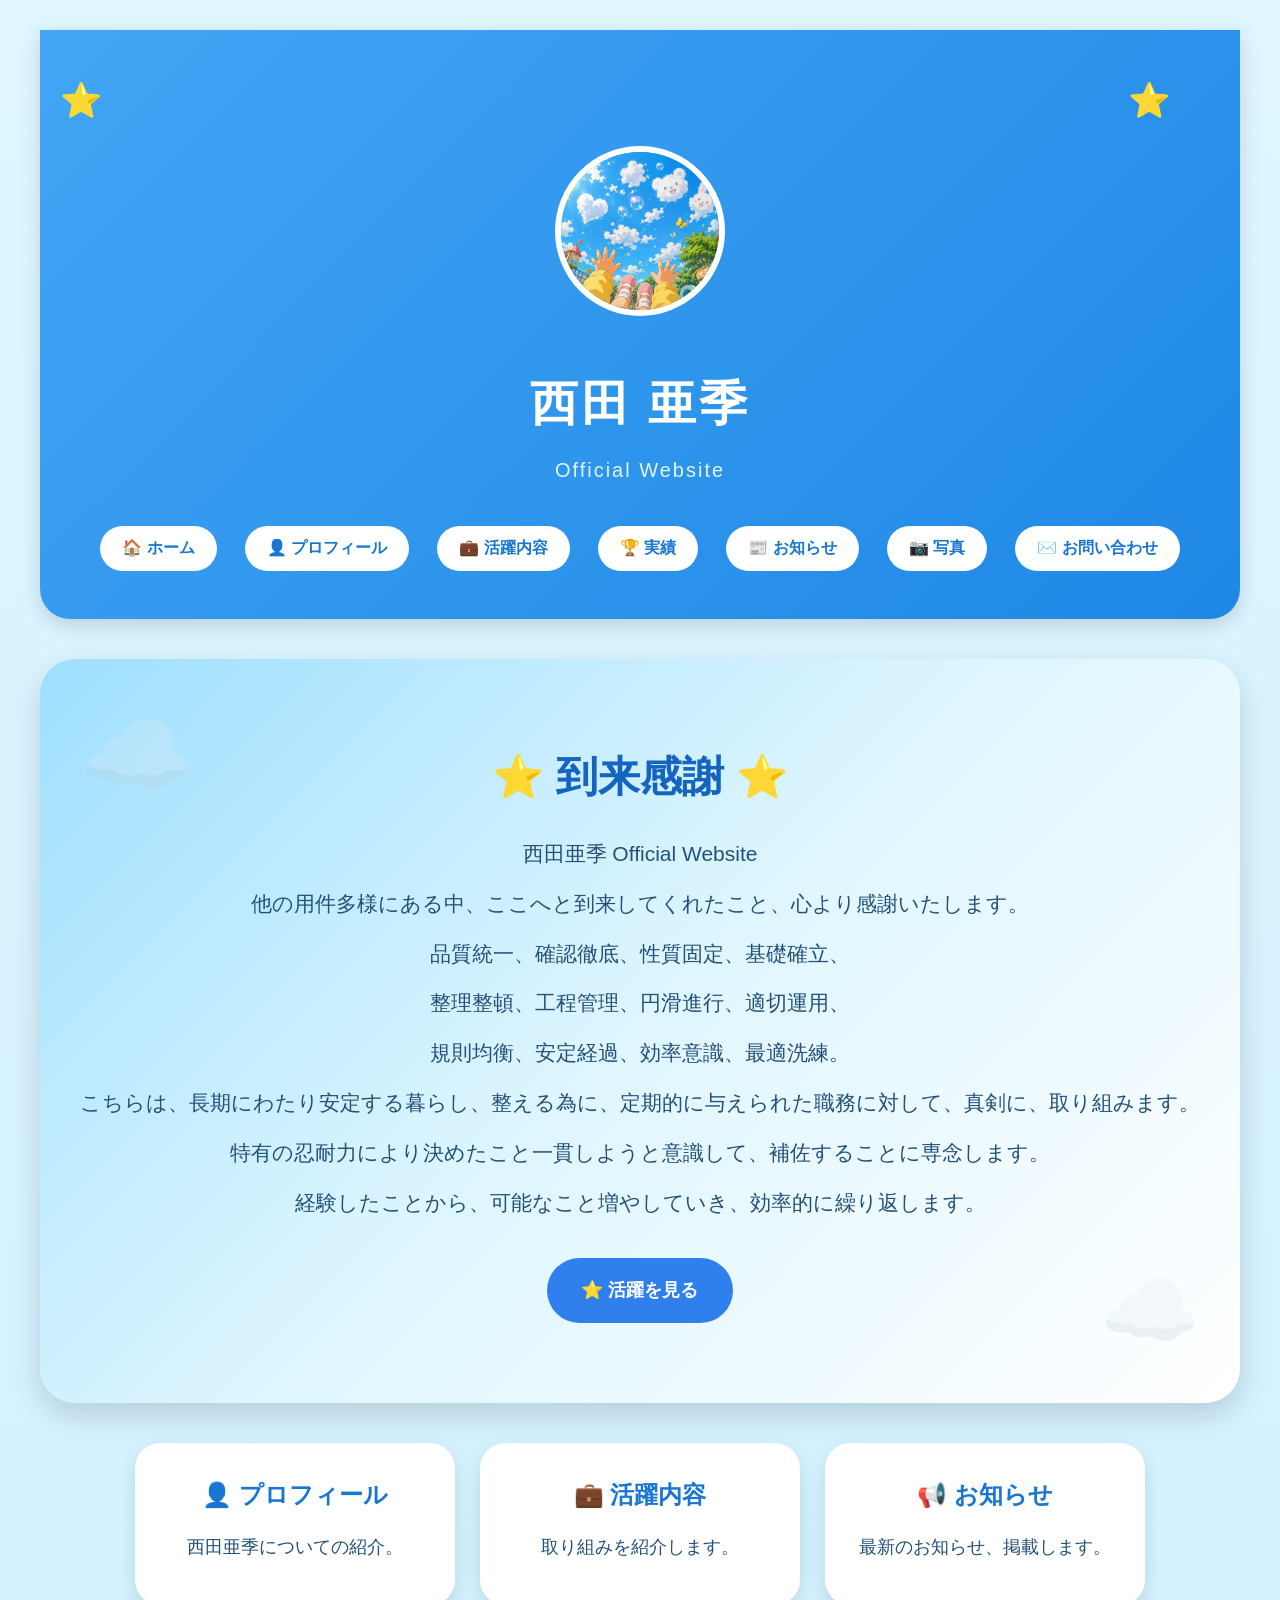
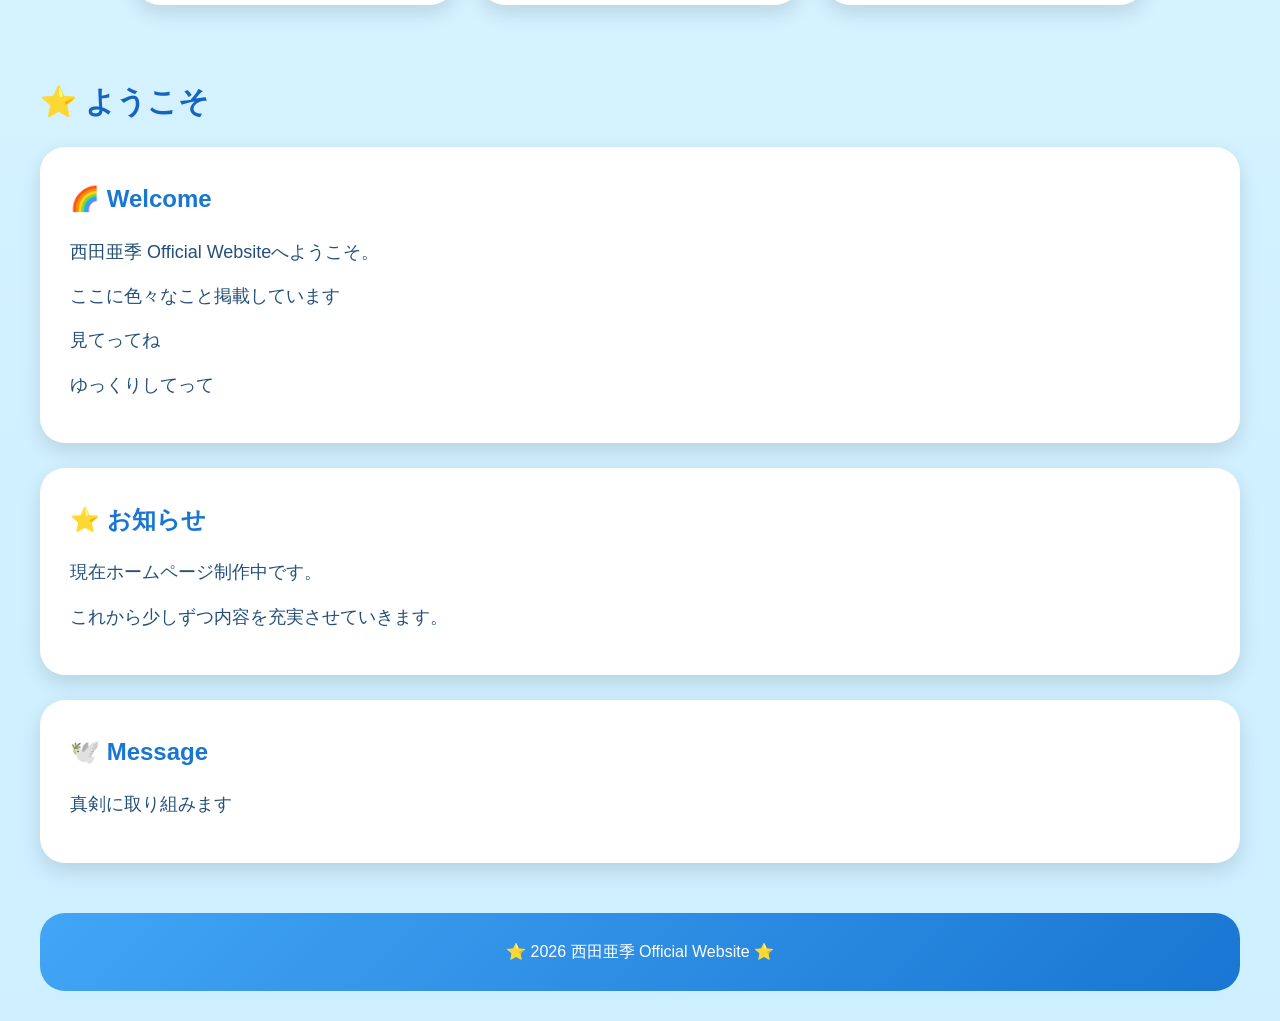
==== index.html @ bcd89ef1 "Add files via upload" ====
<!DOCTYPE html>
<html lang="ja">

<head>
<meta charset="UTF-8">
<meta name="viewport" content="width=device-width, initial-scale=1.0">

<title>西田亜季 Official Website</title>

<link rel="stylesheet" href="style2.css">
</head>

<body>

<div class="container">

<header>

<div class="header-stars">
<span>⭐</span>
<span>⭐</span>
</div>

<img src="images2/icon.png" class="icon" alt="アイコン">

<h1>西田 亜季</h1>

<p class="subtitle">
Official Website
</p>

<nav>

<button onclick="showPage('home')">🏠 ホーム</button>

<button onclick="showPage('profile')">👤 プロフィール</button>

<button onclick="showPage('activity')">💼 活躍内容</button>

<button onclick="showPage('career')">🏆 実績</button>

<button onclick="showPage('news')">📰 お知らせ</button>

<button onclick="showPage('photo')">📷 写真</button>

<button onclick="showPage('contact')">✉️ お問い合わせ</button>

</nav>

</header>
<section class="hero">



<div class="hero-content">

<h2>⭐ 到来感謝 ⭐</h2>

<p>

西田亜季 Official Website

</p>


<p>
他の用件多様にある中、ここへと到来してくれたこと、心より感謝いたします。
</p>

<p>品質統一、確認徹底、性質固定、基礎確立、</p>

<p>整理整頓、工程管理、円滑進行、適切運用、</p>

<p>規則均衡、安定経過、効率意識、最適洗練。</p>

<p>こちらは、長期にわたり安定する暮らし、整える為に、定期的に与えられた職務に対して、真剣に、取り組みます。</p>

<p>特有の忍耐力により決めたこと一貫しようと意識して、補佐することに専念します。</p>

<p>経験したことから、可能なこと増やしていき、効率的に繰り返します。</p>


<a href="#" class="link-button" onclick="showPage('activity'); return false;">
⭐ 活躍を見る
</a>

</div>

</section>

<section class="quick-menu">

<div class="card">
<h3>👤 プロフィール</h3>
<p>西田亜季についての紹介。</p>
</div>

<div class="card">
<h3>💼 活躍内容</h3>
<p>取り組みを紹介します。</p>
</div>

<div class="card">
<h3>📢 お知らせ</h3>
<p>最新のお知らせ、掲載します。</p>
</div>

</section>


<main>

<section id="home" class="page">

<h2>⭐ ようこそ</h2>

<div class="card">

<h3>🌈 Welcome</h3>

<p>
西田亜季 Official Websiteへようこそ。
</p>

<p>
ここに色々なこと掲載しています
</p>

<p>
見てってね
</p>

<p>
ゆっくりしてって
</p>

</div>

<div class="card">

<h3>⭐ お知らせ</h3>

<p>

現在ホームページ制作中です。

</p>

<p>

これから少しずつ内容を充実させていきます。

</p>

</div>

<div class="card">

<h3>🕊️ Message</h3>

<p>

真剣に取り組みます

</p>

</div>

</section>

<section id="profile" class="page" style="display:none;">

<h2>⭐ プロフィール</h2>

<div class="card">

<h3>🌸 西田 亜季</h3>

<p>
他の用件多様にある中、ここへと到来してくれたこと、心より感謝いたします。





</p>

<p>品質統一、確認徹底、性質固定、基礎確立、</p>

<p>整理整頓、工程管理、円滑進行、適切運用、</p>

<p>規則均衡、安定経過、効率意識、最適洗練。</p>

<p>こちらは、長期にわたり安定する暮らし、整える為に、定期的に与えられた職務に対して、真剣に、取り組みます。</p>

<p>特有の忍耐力により決めたこと一貫しようと意識して、補佐することに専念します。</p>

<p>経験したことから、可能なこと増やしていき、効率的に繰り返します。</p>

<p>

これからも、
笑顔・信頼・感謝を大切に、
皆さまのお役に立てるよう努力してまいります。

</p>

</div>

</section>


<section id="activity" class="page" style="display:none;">

<h2>⭐ 活躍内容</h2>

<div class="card">

<h3>📋 職務内容の要約</h3>

<p>
日々の任務、丁寧に行い、取り組みます。
</p>

</div>

<div class="card">

<h3>🤝 大切にしていること</h3>

<p>
必要な対応、正確な確認、
円滑な連携を心掛け、
安心して任せてもらえるよう努めます。
</p>

</div>

<div class="card">

<h3>🌱 今後の目標</h3>

<p>
経験を積み重ねながら、
より多くの知識と技術を身につけ、
長く信頼される存在を目指します。
</p>

</div>

</section>

<section id="career" class="page" style="display:none;">

<h2>⭐ 実績</h2>

<div class="card">

<h3>🏆 主な実績</h3>

<p>
これまで経験してきた業務や活動内容を、
今後こちらへ掲載していきます。
</p>

</div>

<div class="card">

<h3>📚 経験</h3>

<p>
様々な経験を積み重ね、
知識や技術を磨きながら、
一つひとつの仕事に取り組んでいます。
</p>

</div>

<div class="card">

<h3>⭐ これから</h3>

<p>
今後も新しい経験を重ね、
実績を積み上げながら、
より良い仕事へつなげていきます。
</p>

</div>

</section>


<section id="news" class="page" style="display:none;">

<h2>⭐ お知らせ</h2>

<div class="card">

<h3>📢 最新のお知らせ</h3>

<p>
現在、ホームページを制作・更新しています。
</p>

<p>
内容は順次追加・改善してまいります。
</p>

</div>

<div class="card">

<h3>🗓 更新履歴</h3>

<p>
2026年
ホームページ公開・制作開始
</p>

</div>

<div class="card">

<h3>⭐ これからのお知らせ</h3>

<p>

こちらにお知らせしていきます。
</p>

</div>

</section>

<section id="photo" class="page" style="display:none;">

<h2>⭐ 写真</h2>

<p>
様子や風景、掲載しています。
</p>

<div class="gallery">

<img src="images2/photo01.jpg" alt="写真1">
<img src="images2/photo02.jpg" alt="写真2">
<img src="images2/photo03.jpg" alt="写真3">
<img src="images2/photo04.jpg" alt="写真4">
<img src="images2/photo05.jpg" alt="写真5">
<img src="images2/photo06.jpg" alt="写真6">

</div>

</section>

<section id="contact" class="page" style="display:none;">

<h2>⭐ お問い合わせ</h2>

<div class="card">

<h3>📩 お問い合わせフォーム</h3>

<form>

<label>お名前</label><br>
<input type="text" placeholder="お名前を入力してください"><br><br>

<label>メールアドレス</label><br>
<input type="email" placeholder="example@email.com"><br><br>

<label>お問い合わせ内容</label><br>
<textarea rows="6" placeholder="お問い合わせ内容をご入力ください"></textarea><br><br>

<button type="submit" class="link-button">
送信する
</button>

</form>

</div>

<div class="card">

<h3>📢 ご案内</h3>

<p>
お問い合わせ内容を確認後、順次ご返信いたします。
</p>

<p>
内容によっては、お返事までお時間をいただく場合がありますのでご了承ください。
</p>

</div>

</section>


</main>
<div id="lightbox" class="lightbox" onclick="closeLightbox()">

<img id="lightbox-img" src="" alt="拡大画像">

</div>
<footer>

⭐ 2026 西田亜季 Official Website ⭐

</footer>

</div>

<script src="script2.js"></script>

</body>

</html>
---- style2.css ----
/* ===========================
   西田亜季 Official Website
   style2.css
=========================== */

*{
    margin:0;
    padding:0;
    box-sizing:border-box;
}

body{

    background:linear-gradient(to bottom,#dff6ff,#cdefff);

    font-family:"Yu Gothic","Meiryo",sans-serif;

    color:#24507a;

    line-height:1.8;

}

/* 全体 */

.container{

    width:95%;
    max-width:1200px;

    margin:30px auto;

}

/* ヘッダー */

header{

    background:#2f80ed;

    color:white;

    text-align:center;

    padding:35px;

    border-radius:30px;

    box-shadow:0 8px 20px rgba(0,0,0,0.15);

    margin-bottom:35px;

}

/* 左右の星 */

.header-stars{

    display:flex;

    justify-content:space-between;

    font-size:28px;

    color:#ffd84d;

    margin-bottom:15px;

}

/* アイコン */

.icon{

    width:170px;

    height:170px;

    border-radius:50%;

    border:6px solid white;

    object-fit:cover;

    margin-bottom:20px;

    background:white;

}

/* タイトル */

h1{

    font-size:42px;

    margin-bottom:10px;

}

.subtitle{

    font-size:22px;

    opacity:0.95;

}

/* メニュー */

nav{

    margin-top:30px;

}

nav button{

    background:white;

    color:#2f80ed;

    border:none;

    border-radius:40px;

    padding:12px 22px;

    margin:8px;

    font-size:16px;

    font-weight:bold;

    cursor:pointer;

    transition:.3s;

}

nav button:hover{

    background:#6ec6ff;

    color:white;

    transform:translateY(-4px);

}

/* ページ */

.page{

    margin-bottom:40px;

}

/* 見出し */

h2{

    color:#1565c0;

    margin-bottom:18px;

    font-size:30px;

}

/* 白カード */

.card{

    background:white;

    padding:30px;

    border-radius:25px;

    box-shadow:0 8px 20px rgba(0,0,0,.12);

    margin-bottom:25px;

}

/* 本文 */

p{

    margin-bottom:12px;

    font-size:18px;

}

/* ボタン */

.link-button{

    display:inline-block;

    background:#2f80ed;

    color:white;

    text-decoration:none;

    padding:14px 28px;

    border-radius:35px;

    transition:.3s;

    font-weight:bold;

}

.link-button:hover{

    background:#6ec6ff;

    transform:scale(1.05);

}

/* フッター */

footer{

    background:#2f80ed;

    color:white;

    text-align:center;

    padding:25px;

    border-radius:25px;

    margin-top:50px;

}

/* スマホ */

@media(max-width:768px){

.icon{

width:130px;
height:130px;

}

h1{

font-size:32px;

}

.subtitle{

font-size:18px;

}

nav button{

display:block;

width:100%;

margin:10px 0;

}

h2{

font-size:24px;

}

.card{

padding:20px;

}

}

.card h3{

color:#1976d2;

font-size:24px;

margin-bottom:15px;

}

.card:hover{

transform:translateY(-6px);

transition:0.3s;

}

header{

background:linear-gradient(135deg,#42a5f5,#1976d2);

}

footer{

background:linear-gradient(135deg,#42a5f5,#1976d2);

}

.quick-menu{
    display:flex;
    gap:20px;
    justify-content:center;
    margin:30px 0;
    flex-wrap:wrap;
}

.quick-menu .card{
    flex:1;
    min-width:250px;
    text-align:center;
}
/* ===== ヒーローエリアを豪華に ===== */

.hero{

background:linear-gradient(135deg,#9edfff,#dff6ff,#ffffff);

border-radius:35px;

padding:80px 40px;

margin:40px 0;

text-align:center;

box-shadow:0 12px 30px rgba(0,0,0,0.15);

position:relative;

overflow:hidden;

}

/* 雲のような背景 */

.hero::before{

content:"☁️";

font-size:90px;

position:absolute;

top:15px;

left:40px;

opacity:0.25;

}

.hero::after{

content:"☁️";

font-size:80px;

position:absolute;

bottom:20px;

right:40px;

opacity:0.25;

}

.hero h2{

font-size:42px;

color:#1565c0;

margin-bottom:20px;

}

.hero p{

font-size:21px;

margin:12px 0;

color:#24507a;

}

/* ボタン */

.hero .link-button{

margin-top:25px;

padding:16px 34px;

font-size:18px;

}

/* ===== クイックメニュー ===== */

.quick-menu{

display:flex;

justify-content:center;

gap:25px;

flex-wrap:wrap;

margin-bottom:45px;

}

.quick-menu .card{

flex:1;

min-width:240px;

max-width:320px;

transition:0.3s;

cursor:pointer;

}

.quick-menu .card:hover{

transform:translateY(-10px);

box-shadow:0 18px 35px rgba(0,0,0,0.18);

}

/* カード見出し */

.quick-menu h3{

color:#1976d2;

margin-bottom:15px;

font-size:24px;

}

/* 全カード共通 */

.card{

transition:.3s;

}

.card:hover{

transform:translateY(-6px);

box-shadow:0 12px 25px rgba(0,0,0,.15);

}

/* 星 */

.header-stars{

font-size:34px;

letter-spacing:50px;

}

/* タイトル */

h1{

letter-spacing:3px;

}

/* スマホ */

@media(max-width:768px){

.hero{

padding:45px 20px;

}

.hero h2{

font-size:28px;

}

.quick-menu{

flex-direction:column;

align-items:center;

}

.quick-menu .card{

max-width:100%;

}

}

/* ===== ヘッダー強化 ===== */

header{

background:linear-gradient(135deg,#42a5f5,#1e88e5);

border-radius:0 0 30px 30px;

padding:40px 20px;

box-shadow:0 6px 20px rgba(0,0,0,.15);

}

/* 名前 */

header h1{

font-size:48px;

color:white;

margin:15px 0 5px;

}

/* サブタイトル */

.subtitle{

color:#eef8ff;

font-size:20px;

letter-spacing:2px;

margin-bottom:25px;

}

/* メニュー */

nav{

display:flex;

justify-content:center;

flex-wrap:wrap;

gap:12px;

}

nav button{

background:white;

color:#1976d2;

border:none;

border-radius:30px;

padding:12px 22px;

font-size:16px;

font-weight:bold;

cursor:pointer;

transition:.3s;

}

nav button:hover{

background:#fff176;

transform:translateY(-4px);

box-shadow:0 8px 18px rgba(0,0,0,.18);

}

/* 写真ギャラリー */

.gallery{
display:grid;
grid-template-columns:repeat(auto-fit,minmax(220px,1fr));
gap:20px;
margin-top:25px;
}

.gallery img{
width:100%;
height:220px;
object-fit:cover;
border-radius:18px;
background:white;
padding:6px;
box-shadow:0 8px 20px rgba(0,0,0,0.15);
transition:0.3s;
cursor:pointer;
}

.gallery img:hover{
transform:scale(1.05);
box-shadow:0 12px 30px rgba(0,0,0,0.25);


}

/* ライトボックス */

.lightbox{
display:none;
position:fixed;
top:0;
left:0;
width:100%;
height:100%;
background:rgba(0,0,0,0.85);
justify-content:center;
align-items:center;
z-index:9999;
cursor:pointer;
}

.lightbox img{
max-width:90%;
max-height:90%;
border-radius:20px;
border:6px solid white;
box-shadow:0 0 30px rgba(255,255,255,0.4);
animation:zoomIn .3s ease;
}

@keyframes zoomIn{

from{
transform:scale(0.8);
opacity:0;
}

to{
transform:scale(1);
opacity:1;
}

}


/* お問い合わせフォーム */
form{
    margin-top:20px;
}

form input,
form textarea{
    width:100%;
    padding:12px;
    margin-top:8px;
    margin-bottom:18px;
    border:2px solid #b7d8ff;
    border-radius:12px;
    font-size:16px;
    box-sizing:border-box;
    background:#fff;
}

form input:focus,
form textarea:focus{
    outline:none;
    border-color:#5aa9ff;
    box-shadow:0 0 8px rgba(90,169,255,0.3);
}

form button{
    cursor:pointer;
}

/* ページ切り替えアニメーション */
.page{
    animation: fadeIn 0.6s ease;
}

.card{
    animation: fadeInUp 0.8s ease;
}

@keyframes fadeIn{
    from{
        opacity:0;
    }
    to{
        opacity:1;
    }
}

@keyframes fadeInUp{
    from{
        opacity:0;
        transform:translateY(20px);
    }
    to{
        opacity:1;
        transform:translateY(0);
    }
}

/* カードにマウスを乗せた時 */
.card{
    transition: transform 0.3s ease, box-shadow 0.3s ease;
}

.card:hover{
    transform: translateY(-8px);
    box-shadow: 0 12px 24px rgba(0,0,0,0.15);
}

/* ボタン */
.link-button{
    transition: all 0.3s ease;
}

.link-button:hover{
    transform: scale(1.05);
    background: #4a90e2;
}

/* 写真 */
.gallery img{
    transition: transform 0.3s ease, box-shadow 0.3s ease;
}

.gallery img:hover{
    transform: scale(1.05);
    box-shadow: 0 8px 18px rgba(0,0,0,0.2);
}
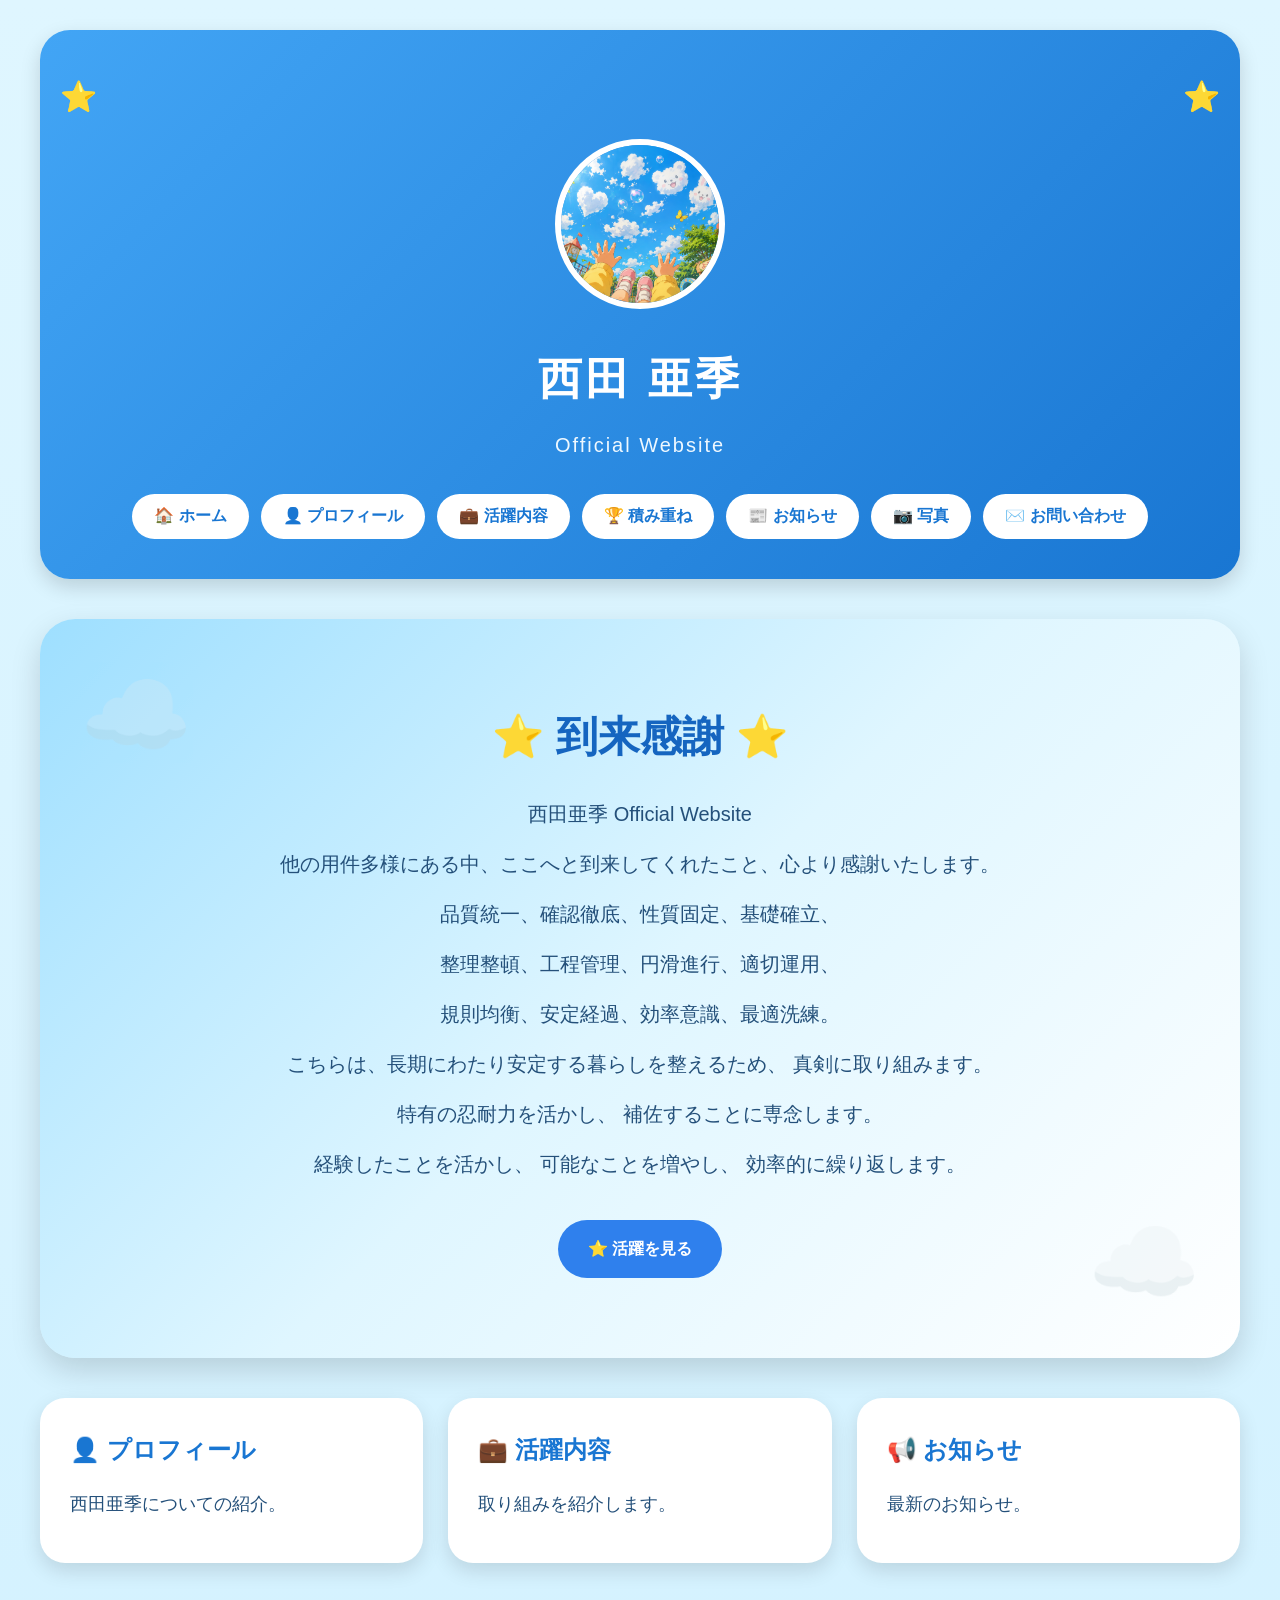
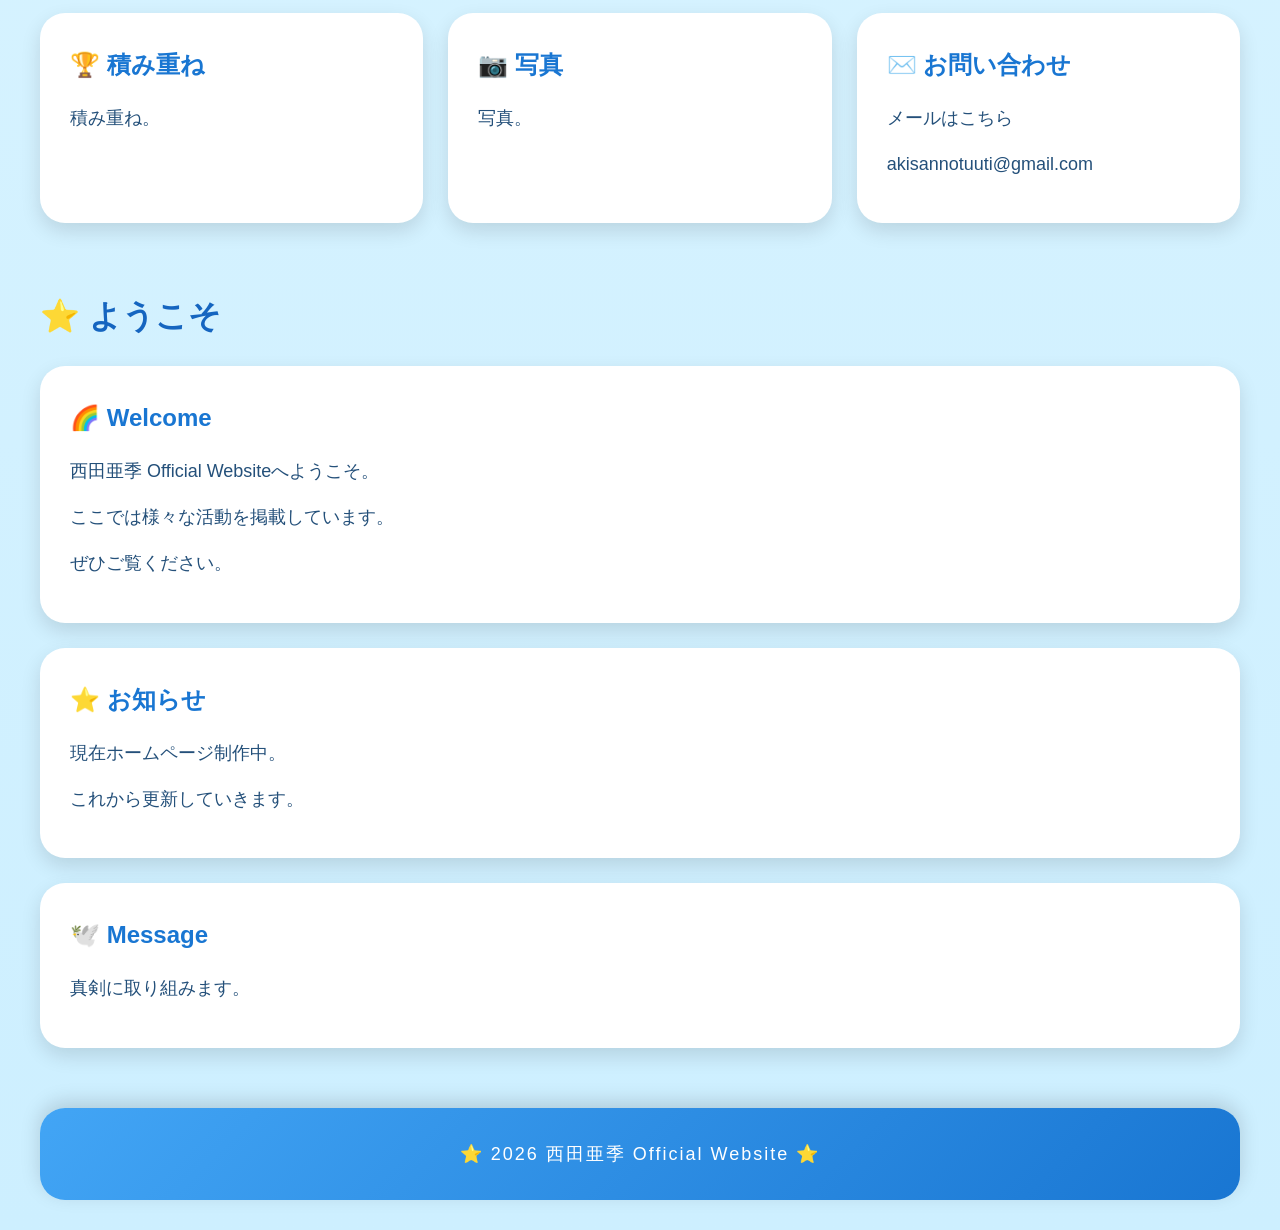
==== commit 5adece5e: "Add files via upload" ====
--- a/index.html
+++ b/index.html
@@ -7,7 +7,14 @@
 
 <title>西田亜季 Official Website</title>
 
+<meta name="description" content="西田亜季の公式ホームページです。プロフィール、活躍内容、積み重ね、お知らせ、写真などをご紹介しています。">
+
+<meta name="keywords" content="西田亜季,プロフィール,Official Website">
+
+<meta name="robots" content="index,follow">
+
 <link rel="stylesheet" href="style2.css">
+
 </head>
 
 <body>
@@ -37,7 +44,7 @@
 
 <button onclick="showPage('activity')">💼 活躍内容</button>
 
-<button onclick="showPage('career')">🏆 実績</button>
+<button onclick="showPage('career')">🏆 積み重ね</button>
 
 <button onclick="showPage('news')">📰 お知らせ</button>
 
@@ -48,39 +55,41 @@
 </nav>
 
 </header>
+
 <section class="hero">
 
-
-
 <div class="hero-content">
 
 <h2>⭐ 到来感謝 ⭐</h2>
 
-<p>
-
-西田亜季 Official Website
-
-</p>
-
+<p>西田亜季 Official Website</p>
 
 <p>
 他の用件多様にある中、ここへと到来してくれたこと、心より感謝いたします。
 </p>
 
 <p>品質統一、確認徹底、性質固定、基礎確立、</p>
-
 <p>整理整頓、工程管理、円滑進行、適切運用、</p>
-
 <p>規則均衡、安定経過、効率意識、最適洗練。</p>
 
-<p>こちらは、長期にわたり安定する暮らし、整える為に、定期的に与えられた職務に対して、真剣に、取り組みます。</p>
-
-<p>特有の忍耐力により決めたこと一貫しようと意識して、補佐することに専念します。</p>
-
-<p>経験したことから、可能なこと増やしていき、効率的に繰り返します。</p>
-
-
-<a href="#" class="link-button" onclick="showPage('activity'); return false;">
+<p>
+こちらは、長期にわたり安定する暮らしを整えるため、
+真剣に取り組みます。
+</p>
+
+<p>
+特有の忍耐力を活かし、
+補佐することに専念します。
+</p>
+
+<p>
+経験したことを活かし、
+可能なことを増やし、
+効率的に繰り返します。
+</p>
+
+<a href="#" class="link-button"
+onclick="showPage('activity');return false;">
 ⭐ 活躍を見る
 </a>
 
@@ -90,23 +99,38 @@
 
 <section class="quick-menu">
 
-<div class="card">
+<div class="card" onclick="showPage('profile')">
 <h3>👤 プロフィール</h3>
 <p>西田亜季についての紹介。</p>
 </div>
 
-<div class="card">
+<div class="card" onclick="showPage('activity')">
 <h3>💼 活躍内容</h3>
 <p>取り組みを紹介します。</p>
 </div>
 
-<div class="card">
+<div class="card" onclick="showPage('news')">
 <h3>📢 お知らせ</h3>
-<p>最新のお知らせ、掲載します。</p>
-</div>
-
-</section>
-
+<p>最新のお知らせ。</p>
+</div>
+
+<div class="card" onclick="showPage('career')">
+<h3>🏆 積み重ね</h3>
+<p>積み重ね。</p>
+</div>
+
+<div class="card" onclick="showPage('photo')">
+<h3>📷 写真</h3>
+<p>写真。</p>
+</div>
+
+<div class="card" onclick="showPage('contact')">
+<h3>✉️ お問い合わせ</h3>
+<p>メールはこちら</p>
+<p>akisannotuuti@gmail.com</p>
+</div>
+
+</section>
 
 <main>
 
@@ -115,24 +139,11 @@
 <h2>⭐ ようこそ</h2>
 
 <div class="card">
-
 <h3>🌈 Welcome</h3>
 
-<p>
-西田亜季 Official Websiteへようこそ。
-</p>
-
-<p>
-ここに色々なこと掲載しています
-</p>
-
-<p>
-見てってね
-</p>
-
-<p>
-ゆっくりしてって
-</p>
+<p>西田亜季 Official Websiteへようこそ。</p>
+<p>ここでは様々な活動を掲載しています。</p>
+<p>ぜひご覧ください。</p>
 
 </div>
 
@@ -140,17 +151,8 @@
 
 <h3>⭐ お知らせ</h3>
 
-<p>
-
-現在ホームページ制作中です。
-
-</p>
-
-<p>
-
-これから少しずつ内容を充実させていきます。
-
-</p>
+<p>現在ホームページ制作中。</p>
+<p>これから更新していきます。</p>
 
 </div>
 
@@ -158,11 +160,7 @@
 
 <h3>🕊️ Message</h3>
 
-<p>
-
-真剣に取り組みます
-
-</p>
+<p>真剣に取り組みます。</p>
 
 </div>
 
@@ -172,55 +170,120 @@
 
 <h2>⭐ プロフィール</h2>
 
-<div class="card">
-
-<h3>🌸 西田 亜季</h3>
-
-<p>
-他の用件多様にある中、ここへと到来してくれたこと、心より感謝いたします。
-
-
-
-
-
-</p>
+<div class="subnav">
+
+<button onclick="showProfile('intro')">🌸 紹介</button>
+
+<button onclick="showProfile('message')">💌 通知</button>
+
+<button onclick="showProfile('career2')">📚 経歴</button>
+
+<button onclick="showProfile('hobby')">🎵 趣味</button>
+
+</div>
+
+<div id="intro" class="profile-page">
+
+<div class="card">
+
+<h3>🌸 本人紹介</h3>
+
+<p>他の用件多様にある中、ここへと到来してくれたこと、心より感謝いたします。</p>
 
 <p>品質統一、確認徹底、性質固定、基礎確立、</p>
-
 <p>整理整頓、工程管理、円滑進行、適切運用、</p>
-
 <p>規則均衡、安定経過、効率意識、最適洗練。</p>
 
-<p>こちらは、長期にわたり安定する暮らし、整える為に、定期的に与えられた職務に対して、真剣に、取り組みます。</p>
-
-<p>特有の忍耐力により決めたこと一貫しようと意識して、補佐することに専念します。</p>
-
-<p>経験したことから、可能なこと増やしていき、効率的に繰り返します。</p>
-
-<p>
-
-これからも、
-笑顔・信頼・感謝を大切に、
-皆さまのお役に立てるよう努力してまいります。
-
-</p>
-
-</div>
-
-</section>
-
+<p>長期にわたり安定する暮らしを整えるため、真剣に取り組みます。</p>
+
+<p>特有の忍耐力を活かし、一貫した姿勢で補佐することに専念します。</p>
+
+<p>経験を積み重ね、可能なことを増やし、効率よく繰り返していきます。</p>
+
+</div>
+
+</div>
+
+<div id="message" class="profile-page" style="display:none;">
+
+<div class="card">
+
+<h3>💌 通知</h3>
+
+<p>ここにこれから通知を掲載します。</p>
+
+</div>
+
+</div>
+
+<div id="career2" class="profile-page" style="display:none;">
+
+<div class="card">
+
+<h3>📚 経歴</h3>
+
+<p>ここに経歴記載します。</p>
+
+</div>
+
+</div>
+
+<div id="hobby" class="profile-page" style="display:none;">
+
+<div class="card">
+
+<h3>🎵 趣味</h3>
+
+<p>趣味はなし。</p>
+
+</div>
+
+</div>
+
+</section>
 
 <section id="activity" class="page" style="display:none;">
 
 <h2>⭐ 活躍内容</h2>
 
 <div class="card">
+<h3>🎬 活躍放映①</h3>
+
+<video controls width="100%">
+<source src="videos2/movie01.mp4" type="video/mp4">
+</video>
+
+<p>活躍放映紹介。</p>
+
+</div>
+
+<div class="card">
+<h3>🎬 活躍放映②</h3>
+
+<video controls width="100%">
+<source src="videos2/movie02.mp4" type="video/mp4">
+</video>
+
+<p>活躍放映紹介。</p>
+
+</div>
+
+<div class="card">
+<h3>🎬 活躍放映③</h3>
+
+<video controls width="100%">
+<source src="videos2/movie03.mp4" type="video/mp4">
+</video>
+
+<p>活躍紹介放映。</p>
+
+</div>
+
+<div class="card">
 
 <h3>📋 職務内容の要約</h3>
 
-<p>
-日々の任務、丁寧に行い、取り組みます。
-</p>
+<p>毎日の任務を丁寧に行い、真剣に取り組みます。</p>
 
 </div>
 
@@ -238,12 +301,15 @@
 
 <div class="card">
 
-<h3>🌱 今後の目標</h3>
-
-<p>
-経験を積み重ねながら、
-より多くの知識と技術を身につけ、
-長く信頼される存在を目指します。
+<h3>🌱 目標</h3>
+
+<p>
+
+経験積み重ね、
+より多くの知識活かして鍛錬して、
+信頼されるようにします。
+
+
 </p>
 
 </div>
@@ -252,16 +318,13 @@
 
 <section id="career" class="page" style="display:none;">
 
-<h2>⭐ 実績</h2>
-
-<div class="card">
-
-<h3>🏆 主な実績</h3>
-
-<p>
-これまで経験してきた業務や活動内容を、
-今後こちらへ掲載していきます。
-</p>
+<h2>⭐ 積み重ね ⭐</h2>
+
+<div class="card">
+
+<h3>🏆 積み重ね</h3>
+
+<p>経験してきた内容の掲載していきます。</p>
 
 </div>
 
@@ -269,11 +332,7 @@
 
 <h3>📚 経験</h3>
 
-<p>
-様々な経験を積み重ね、
-知識や技術を磨きながら、
-一つひとつの仕事に取り組んでいます。
-</p>
+<p>掲載予定。</p>
 
 </div>
 
@@ -282,15 +341,17 @@
 <h3>⭐ これから</h3>
 
 <p>
-今後も新しい経験を重ね、
-実績を積み上げながら、
-より良い仕事へつなげていきます。
-</p>
-
-</div>
-
-</section>
-
+
+経験積み重ね、
+より多くの知識活かして鍛錬して、
+信頼されるようにします。
+
+
+</p>
+
+</div>
+
+</section>
 
 <section id="news" class="page" style="display:none;">
 
@@ -300,13 +361,9 @@
 
 <h3>📢 最新のお知らせ</h3>
 
-<p>
-現在、ホームページを制作・更新しています。
-</p>
-
-<p>
-内容は順次追加・改善してまいります。
-</p>
+<p>現在ホームページを制作・更新しています。</p>
+
+<p>内容はこれから追加・改良してまいります。</p>
 
 </div>
 
@@ -314,33 +371,26 @@
 
 <h3>🗓 更新履歴</h3>
 
-<p>
-2026年
-ホームページ公開・制作開始
-</p>
-
-</div>
-
-<div class="card">
-
-<h3>⭐ これからのお知らせ</h3>
-
-<p>
-
-こちらにお知らせしていきます。
-</p>
-
-</div>
-
-</section>
+<p>2026年08/05 ホームページ公開・制作開始</p>
+
+</div>
+
+<div class="card">
+
+<h3>⭐ お知らせ ⭐</h3>
+
+<p>これから掲載していきます。</p>
+
+</div>
+
+</section>
+
 
 <section id="photo" class="page" style="display:none;">
 
 <h2>⭐ 写真</h2>
 
-<p>
-様子や風景、掲載しています。
-</p>
+<p>様子や風景の掲載しています。</p>
 
 <div class="gallery">
 
@@ -350,6 +400,10 @@
 <img src="images2/photo04.jpg" alt="写真4">
 <img src="images2/photo05.jpg" alt="写真5">
 <img src="images2/photo06.jpg" alt="写真6">
+<img src="images2/photo07.jpg" alt="写真7">
+<img src="images2/photo08.jpg" alt="写真8">
+<img src="images2/photo09.jpg" alt="写真9">
+<img src="images2/photo10.jpg" alt="写真10">
 
 </div>
 
@@ -361,24 +415,9 @@
 
 <div class="card">
 
-<h3>📩 お問い合わせフォーム</h3>
-
-<form>
-
-<label>お名前</label><br>
-<input type="text" placeholder="お名前を入力してください"><br><br>
-
-<label>メールアドレス</label><br>
-<input type="email" placeholder="example@email.com"><br><br>
-
-<label>お問い合わせ内容</label><br>
-<textarea rows="6" placeholder="お問い合わせ内容をご入力ください"></textarea><br><br>
-
-<button type="submit" class="link-button">
-送信する
-</button>
-
-</form>
+<a href="mailto:akisannotuuti@gmail.com">
+akisannotuuti@gmail.com
+</a>
 
 </div>
 
@@ -386,25 +425,18 @@
 
 <h3>📢 ご案内</h3>
 
-<p>
-お問い合わせ内容を確認後、順次ご返信いたします。
-</p>
-
-<p>
-内容によっては、お返事までお時間をいただく場合がありますのでご了承ください。
-</p>
-
-</div>
-
-</section>
-
+<p>返信期間は変則します。</p>
+
+</div>
+
+</section>
 
 </main>
+
 <div id="lightbox" class="lightbox" onclick="closeLightbox()">
-
-<img id="lightbox-img" src="" alt="拡大画像">
-
-</div>
+<img id="lightbox-img" src="" alt="">
+</div>
+
 <footer>
 
 ⭐ 2026 西田亜季 Official Website ⭐
@@ -416,5 +448,6 @@
 <script src="script2.js"></script>
 
 </body>
-
-</html>+</html>
+
+
--- a/style2.css
+++ b/style2.css
@@ -10,770 +10,428 @@
 }
 
 body{
-
     background:linear-gradient(to bottom,#dff6ff,#cdefff);
-
     font-family:"Yu Gothic","Meiryo",sans-serif;
-
     color:#24507a;
-
     line-height:1.8;
-
 }
 
 /* 全体 */
 
 .container{
-
     width:95%;
     max-width:1200px;
-
     margin:30px auto;
-
 }
 
 /* ヘッダー */
 
 header{
-
+    background:linear-gradient(135deg,#42a5f5,#1976d2);
+    color:#fff;
+    text-align:center;
+    padding:40px 20px;
+    border-radius:30px;
+    box-shadow:0 8px 20px rgba(0,0,0,.15);
+    margin-bottom:35px;
+}
+
+/* 星 */
+
+.header-stars{
+    display:flex;
+    justify-content:space-between;
+    color:#ffd84d;
+    font-size:30px;
+    margin-bottom:15px;
+}
+
+/* アイコン */
+
+.icon{
+    width:170px;
+    height:170px;
+    border-radius:50%;
+    object-fit:cover;
+    border:6px solid #fff;
+    background:#fff;
+    margin-bottom:20px;
+}
+
+/* 名前 */
+
+h1{
+    font-size:44px;
+    color:#fff;
+    letter-spacing:3px;
+    margin-bottom:8px;
+}
+
+/* サブタイトル */
+
+.subtitle{
+    font-size:20px;
+    color:#eef8ff;
+    letter-spacing:2px;
+}
+
+/* ナビ */
+
+nav{
+    display:flex;
+    justify-content:center;
+    flex-wrap:wrap;
+    gap:12px;
+    margin-top:30px;
+}
+
+nav button{
+    background:#fff;
+    color:#1976d2;
+    border:none;
+    border-radius:30px;
+    padding:12px 22px;
+    font-size:16px;
+    font-weight:bold;
+    cursor:pointer;
+    transition:.3s;
+}
+
+nav button:hover{
+    background:#fff176;
+    transform:translateY(-4px);
+    box-shadow:0 8px 18px rgba(0,0,0,.18);
+}
+
+/* ヒーロー */
+
+.hero{
+    background:linear-gradient(135deg,#9edfff,#dff6ff,#ffffff);
+    border-radius:35px;
+    padding:80px 40px;
+    margin:40px 0;
+    text-align:center;
+    position:relative;
+    overflow:hidden;
+    box-shadow:0 12px 30px rgba(0,0,0,.15);
+}
+
+.hero::before{
+    content:"☁️";
+    position:absolute;
+    top:15px;
+    left:40px;
+    font-size:90px;
+    opacity:.25;
+}
+
+.hero::after{
+    content:"☁️";
+    position:absolute;
+    bottom:15px;
+    right:40px;
+    font-size:90px;
+    opacity:.25;
+}
+
+.hero h2{
+    color:#1565c0;
+    font-size:42px;
+    margin-bottom:20px;
+}
+
+.hero p{
+    font-size:20px;
+    margin-bottom:12px;
+}
+
+/* ボタン */
+
+.link-button{
+    display:inline-block;
+    margin-top:25px;
     background:#2f80ed;
-
-    color:white;
-
+    color:#fff;
+    text-decoration:none;
+    padding:15px 30px;
+    border-radius:35px;
+    font-weight:bold;
+    transition:.3s;
+}
+
+.link-button:hover{
+    background:#6ec6ff;
+    transform:scale(1.05);
+}
+
+
+/* ===========================
+   クイックメニュー
+=========================== */
+
+.quick-menu{
+    display:grid;
+    grid-template-columns:repeat(3,1fr);
+    gap:25px;
+    margin:40px 0;
+}
+
+.quick-menu .card{
+    cursor:pointer;
+}
+
+.quick-menu .card:hover{
+    transform:translateY(-8px);
+}
+
+/* ===========================
+   ページ
+=========================== */
+
+.page{
+    margin-bottom:50px;
+}
+
+h2{
+    color:#1565c0;
+    font-size:32px;
+    margin-bottom:20px;
+}
+
+/* ===========================
+   カード
+=========================== */
+
+.card{
+    background:#ffffff;
+    border-radius:25px;
+    padding:30px;
+    margin-bottom:25px;
+    box-shadow:0 8px 20px rgba(0,0,0,.12);
+    transition:.3s;
+}
+
+.card:hover{
+    transform:translateY(-6px);
+    box-shadow:0 12px 25px rgba(0,0,0,.18);
+}
+
+.card h3{
+    color:#1976d2;
+    font-size:24px;
+    margin-bottom:15px;
+}
+
+.card p{
+    font-size:18px;
+    margin-bottom:12px;
+}
+
+/* ===========================
+   プロフィールサブメニュー
+=========================== */
+
+.subnav{
+    display:flex;
+    justify-content:center;
+    flex-wrap:wrap;
+    gap:12px;
+    margin:25px 0 35px;
+}
+
+.subnav button{
+    background:#42a5f5;
+    color:#fff;
+    border:none;
+    border-radius:30px;
+    padding:12px 24px;
+    font-size:16px;
+    font-weight:bold;
+    cursor:pointer;
+    transition:.3s;
+}
+
+.subnav button:hover{
+    background:#1976d2;
+    transform:translateY(-3px);
+}
+
+/* プロフィール切替 */
+
+.profile-page{
+    display:none;
+}
+
+#intro{
+    display:block;
+}
+
+/* ===========================
+   本文
+=========================== */
+
+p{
+    color:#24507a;
+    line-height:1.9;
+}
+
+a{
+    color:#1976d2;
+    text-decoration:none;
+}
+
+a:hover{
+    text-decoration:underline;
+}
+
+
+/* ===========================
+   活動動画
+=========================== */
+
+video{
+    width:100%;
+    border-radius:20px;
+    margin-top:15px;
+    margin-bottom:15px;
+    box-shadow:0 8px 20px rgba(0,0,0,.15);
+}
+
+/* ===========================
+   写真ギャラリー
+=========================== */
+
+.gallery{
+    display:grid;
+    grid-template-columns:repeat(auto-fit,minmax(220px,1fr));
+    gap:20px;
+    margin-top:25px;
+}
+
+.gallery img{
+    width:100%;
+    height:220px;
+    object-fit:cover;
+    border-radius:20px;
+    background:#fff;
+    padding:6px;
+    cursor:pointer;
+    transition:.3s;
+    box-shadow:0 8px 20px rgba(0,0,0,.15);
+}
+
+.gallery img:hover{
+    transform:scale(1.05);
+    box-shadow:0 12px 30px rgba(0,0,0,.25);
+}
+
+/* ===========================
+   ライトボックス
+=========================== */
+
+.lightbox{
+    display:none;
+    position:fixed;
+    top:0;
+    left:0;
+    width:100%;
+    height:100%;
+    background:rgba(0,0,0,.85);
+    justify-content:center;
+    align-items:center;
+    z-index:9999;
+}
+
+.lightbox img{
+    max-width:90%;
+    max-height:90%;
+    border-radius:20px;
+    box-shadow:0 10px 30px rgba(255,255,255,.2);
+}
+
+/* ===========================
+   フッター
+=========================== */
+
+footer{
+    margin-top:60px;
+    padding:30px;
     text-align:center;
-
-    padding:35px;
-
-    border-radius:30px;
-
-    box-shadow:0 8px 20px rgba(0,0,0,0.15);
-
-    margin-bottom:35px;
-
-}
-
-/* 左右の星 */
-
-.header-stars{
-
-    display:flex;
-
-    justify-content:space-between;
-
-    font-size:28px;
-
-    color:#ffd84d;
-
-    margin-bottom:15px;
-
-}
-
-/* アイコン */
-
-.icon{
-
-    width:170px;
-
-    height:170px;
-
-    border-radius:50%;
-
-    border:6px solid white;
-
-    object-fit:cover;
-
-    margin-bottom:20px;
-
-    background:white;
-
-}
-
-/* タイトル */
-
-h1{
-
-    font-size:42px;
-
-    margin-bottom:10px;
-
-}
-
-.subtitle{
-
-    font-size:22px;
-
-    opacity:0.95;
-
-}
-
-/* メニュー */
-
-nav{
-
-    margin-top:30px;
-
-}
-
-nav button{
-
-    background:white;
-
-    color:#2f80ed;
-
-    border:none;
-
-    border-radius:40px;
-
-    padding:12px 22px;
-
-    margin:8px;
-
-    font-size:16px;
-
-    font-weight:bold;
-
-    cursor:pointer;
-
-    transition:.3s;
-
-}
-
-nav button:hover{
-
-    background:#6ec6ff;
-
-    color:white;
-
-    transform:translateY(-4px);
-
-}
-
-/* ページ */
-
-.page{
-
-    margin-bottom:40px;
-
-}
-
-/* 見出し */
-
-h2{
-
-    color:#1565c0;
-
-    margin-bottom:18px;
-
-    font-size:30px;
-
-}
-
-/* 白カード */
-
-.card{
-
-    background:white;
-
-    padding:30px;
-
+    color:#fff;
+    font-size:18px;
+    letter-spacing:2px;
+    background:linear-gradient(135deg,#42a5f5,#1976d2);
     border-radius:25px;
-
-    box-shadow:0 8px 20px rgba(0,0,0,.12);
-
-    margin-bottom:25px;
-
-}
-
-/* 本文 */
-
-p{
-
-    margin-bottom:12px;
-
-    font-size:18px;
-
-}
-
-/* ボタン */
-
-.link-button{
-
-    display:inline-block;
-
-    background:#2f80ed;
-
-    color:white;
-
-    text-decoration:none;
-
-    padding:14px 28px;
-
-    border-radius:35px;
-
-    transition:.3s;
-
-    font-weight:bold;
-
-}
-
-.link-button:hover{
-
-    background:#6ec6ff;
-
-    transform:scale(1.05);
-
-}
-
-/* フッター */
-
-footer{
-
-    background:#2f80ed;
-
-    color:white;
-
-    text-align:center;
-
-    padding:25px;
-
-    border-radius:25px;
-
-    margin-top:50px;
-
-}
-
-/* スマホ */
-
-@media(max-width:768px){
-
-.icon{
-
-width:130px;
-height:130px;
-
-}
-
-h1{
-
-font-size:32px;
-
-}
-
-.subtitle{
-
-font-size:18px;
-
-}
-
-nav button{
-
-display:block;
-
-width:100%;
-
-margin:10px 0;
-
-}
-
-h2{
-
-font-size:24px;
-
-}
-
-.card{
-
-padding:20px;
-
-}
-
-}
-
-.card h3{
-
-color:#1976d2;
-
-font-size:24px;
-
-margin-bottom:15px;
-
-}
-
-.card:hover{
-
-transform:translateY(-6px);
-
-transition:0.3s;
-
-}
-
-header{
-
-background:linear-gradient(135deg,#42a5f5,#1976d2);
-
-}
-
-footer{
-
-background:linear-gradient(135deg,#42a5f5,#1976d2);
-
-}
-
-.quick-menu{
-    display:flex;
-    gap:20px;
-    justify-content:center;
-    margin:30px 0;
-    flex-wrap:wrap;
-}
-
-.quick-menu .card{
-    flex:1;
-    min-width:250px;
-    text-align:center;
-}
-/* ===== ヒーローエリアを豪華に ===== */
-
-.hero{
-
-background:linear-gradient(135deg,#9edfff,#dff6ff,#ffffff);
-
-border-radius:35px;
-
-padding:80px 40px;
-
-margin:40px 0;
-
-text-align:center;
-
-box-shadow:0 12px 30px rgba(0,0,0,0.15);
-
-position:relative;
-
-overflow:hidden;
-
-}
-
-/* 雲のような背景 */
-
-.hero::before{
-
-content:"☁️";
-
-font-size:90px;
-
-position:absolute;
-
-top:15px;
-
-left:40px;
-
-opacity:0.25;
-
-}
-
-.hero::after{
-
-content:"☁️";
-
-font-size:80px;
-
-position:absolute;
-
-bottom:20px;
-
-right:40px;
-
-opacity:0.25;
-
-}
-
-.hero h2{
-
-font-size:42px;
-
-color:#1565c0;
-
-margin-bottom:20px;
-
-}
-
-.hero p{
-
-font-size:21px;
-
-margin:12px 0;
-
-color:#24507a;
-
-}
-
-/* ボタン */
-
-.hero .link-button{
-
-margin-top:25px;
-
-padding:16px 34px;
-
-font-size:18px;
-
-}
-
-/* ===== クイックメニュー ===== */
-
-.quick-menu{
-
-display:flex;
-
-justify-content:center;
-
-gap:25px;
-
-flex-wrap:wrap;
-
-margin-bottom:45px;
-
-}
-
-.quick-menu .card{
-
-flex:1;
-
-min-width:240px;
-
-max-width:320px;
-
-transition:0.3s;
-
-cursor:pointer;
-
-}
-
-.quick-menu .card:hover{
-
-transform:translateY(-10px);
-
-box-shadow:0 18px 35px rgba(0,0,0,0.18);
-
-}
-
-/* カード見出し */
-
-.quick-menu h3{
-
-color:#1976d2;
-
-margin-bottom:15px;
-
-font-size:24px;
-
-}
-
-/* 全カード共通 */
-
-.card{
-
-transition:.3s;
-
-}
-
-.card:hover{
-
-transform:translateY(-6px);
-
-box-shadow:0 12px 25px rgba(0,0,0,.15);
-
-}
-
-/* 星 */
-
-.header-stars{
-
-font-size:34px;
-
-letter-spacing:50px;
-
-}
-
-/* タイトル */
-
-h1{
-
-letter-spacing:3px;
-
-}
-
-/* スマホ */
-
-@media(max-width:768px){
-
-.hero{
-
-padding:45px 20px;
-
-}
-
-.hero h2{
-
-font-size:28px;
-
-}
-
-.quick-menu{
-
-flex-direction:column;
-
-align-items:center;
-
-}
-
-.quick-menu .card{
-
-max-width:100%;
-
-}
-
-}
-
-/* ===== ヘッダー強化 ===== */
-
-header{
-
-background:linear-gradient(135deg,#42a5f5,#1e88e5);
-
-border-radius:0 0 30px 30px;
-
-padding:40px 20px;
-
-box-shadow:0 6px 20px rgba(0,0,0,.15);
-
-}
-
-/* 名前 */
-
-header h1{
-
-font-size:48px;
-
-color:white;
-
-margin:15px 0 5px;
-
-}
-
-/* サブタイトル */
-
-.subtitle{
-
-color:#eef8ff;
-
-font-size:20px;
-
-letter-spacing:2px;
-
-margin-bottom:25px;
-
-}
-
-/* メニュー */
-
-nav{
-
-display:flex;
-
-justify-content:center;
-
-flex-wrap:wrap;
-
-gap:12px;
-
-}
-
-nav button{
-
-background:white;
-
-color:#1976d2;
-
-border:none;
-
-border-radius:30px;
-
-padding:12px 22px;
-
-font-size:16px;
-
-font-weight:bold;
-
-cursor:pointer;
-
-transition:.3s;
-
-}
-
-nav button:hover{
-
-background:#fff176;
-
-transform:translateY(-4px);
-
-box-shadow:0 8px 18px rgba(0,0,0,.18);
-
-}
-
-/* 写真ギャラリー */
-
-.gallery{
-display:grid;
-grid-template-columns:repeat(auto-fit,minmax(220px,1fr));
-gap:20px;
-margin-top:25px;
-}
-
-.gallery img{
-width:100%;
-height:220px;
-object-fit:cover;
-border-radius:18px;
-background:white;
-padding:6px;
-box-shadow:0 8px 20px rgba(0,0,0,0.15);
-transition:0.3s;
-cursor:pointer;
-}
-
-.gallery img:hover{
-transform:scale(1.05);
-box-shadow:0 12px 30px rgba(0,0,0,0.25);
-
-
-}
-
-/* ライトボックス */
-
-.lightbox{
-display:none;
-position:fixed;
-top:0;
-left:0;
-width:100%;
-height:100%;
-background:rgba(0,0,0,0.85);
-justify-content:center;
-align-items:center;
-z-index:9999;
-cursor:pointer;
-}
-
-.lightbox img{
-max-width:90%;
-max-height:90%;
-border-radius:20px;
-border:6px solid white;
-box-shadow:0 0 30px rgba(255,255,255,0.4);
-animation:zoomIn .3s ease;
-}
-
-@keyframes zoomIn{
-
-from{
-transform:scale(0.8);
-opacity:0;
-}
-
-to{
-transform:scale(1);
-opacity:1;
-}
-
-}
-
-
-/* お問い合わせフォーム */
-form{
-    margin-top:20px;
-}
-
-form input,
-form textarea{
-    width:100%;
-    padding:12px;
-    margin-top:8px;
-    margin-bottom:18px;
-    border:2px solid #b7d8ff;
-    border-radius:12px;
-    font-size:16px;
-    box-sizing:border-box;
-    background:#fff;
-}
-
-form input:focus,
-form textarea:focus{
-    outline:none;
-    border-color:#5aa9ff;
-    box-shadow:0 0 8px rgba(90,169,255,0.3);
-}
-
-form button{
-    cursor:pointer;
-}
-
-/* ページ切り替えアニメーション */
-.page{
-    animation: fadeIn 0.6s ease;
-}
-
-.card{
-    animation: fadeInUp 0.8s ease;
-}
-
-@keyframes fadeIn{
-    from{
-        opacity:0;
-    }
-    to{
-        opacity:1;
-    }
-}
-
-@keyframes fadeInUp{
-    from{
-        opacity:0;
-        transform:translateY(20px);
-    }
-    to{
-        opacity:1;
-        transform:translateY(0);
-    }
-}
-
-/* カードにマウスを乗せた時 */
-.card{
-    transition: transform 0.3s ease, box-shadow 0.3s ease;
-}
-
-.card:hover{
-    transform: translateY(-8px);
-    box-shadow: 0 12px 24px rgba(0,0,0,0.15);
-}
-
-/* ボタン */
-.link-button{
-    transition: all 0.3s ease;
-}
-
-.link-button:hover{
-    transform: scale(1.05);
-    background: #4a90e2;
-}
-
-/* 写真 */
-.gallery img{
-    transition: transform 0.3s ease, box-shadow 0.3s ease;
-}
-
-.gallery img:hover{
-    transform: scale(1.05);
-    box-shadow: 0 8px 18px rgba(0,0,0,0.2);
-}
+    box-shadow:0 -6px 20px rgba(0,0,0,.15);
+}
+
+/* ===========================
+   スマホ対応
+=========================== */
+
+@media (max-width:768px){
+
+    .container{
+        width:95%;
+        margin:15px auto;
+    }
+
+    header{
+        padding:25px 15px;
+    }
+
+    h1{
+        font-size:34px;
+    }
+
+    .subtitle{
+        font-size:18px;
+    }
+
+    nav{
+        flex-direction:column;
+        align-items:center;
+    }
+
+    nav button{
+        width:90%;
+        max-width:320px;
+    }
+
+    .hero{
+        padding:45px 20px;
+    }
+
+    .hero h2{
+        font-size:28px;
+    }
+
+    .hero p{
+        font-size:17px;
+    }
+
+    .quick-menu{
+        grid-template-columns:1fr;
+    }
+
+    h2{
+        font-size:26px;
+    }
+
+    .card{
+        padding:20px;
+    }
+
+    .card h3{
+        font-size:22px;
+    }
+
+    p{
+        font-size:16px;
+    }
+
+    .gallery img{
+        height:200px;
+    }
+
+}
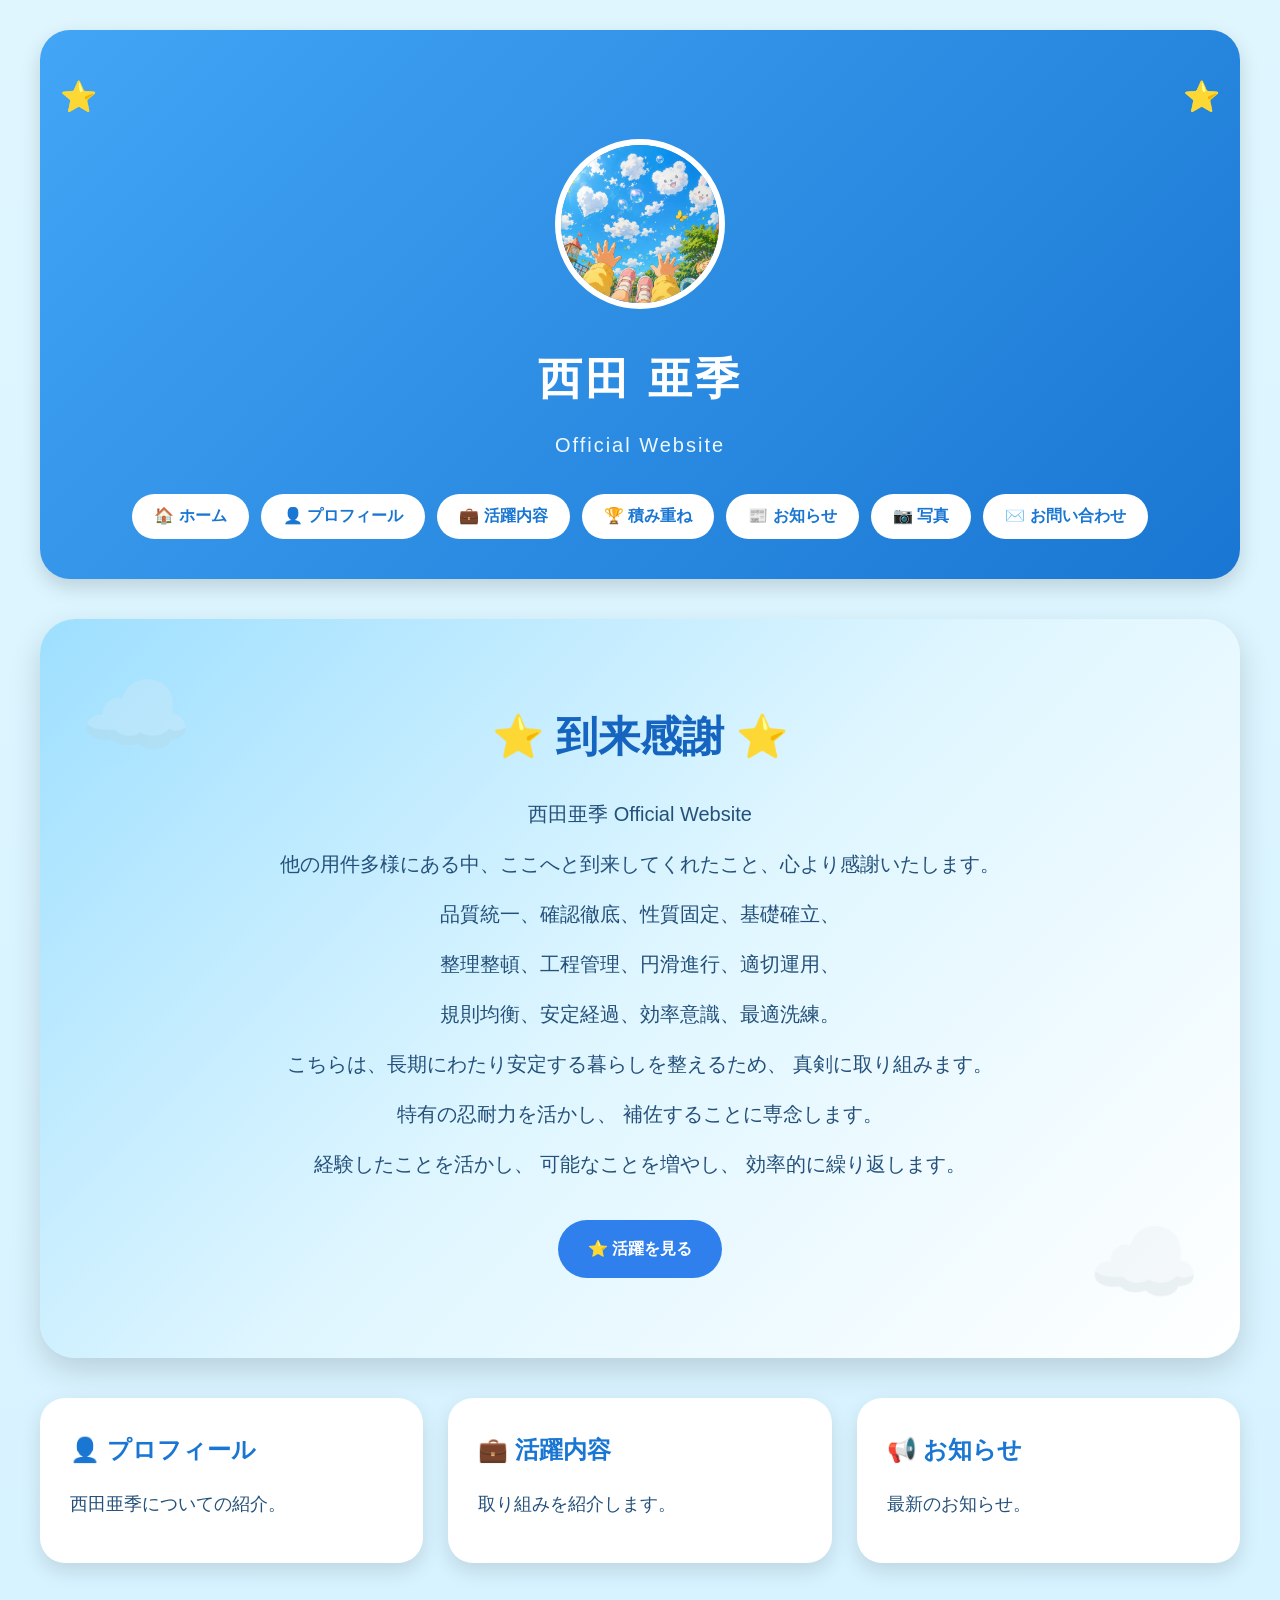
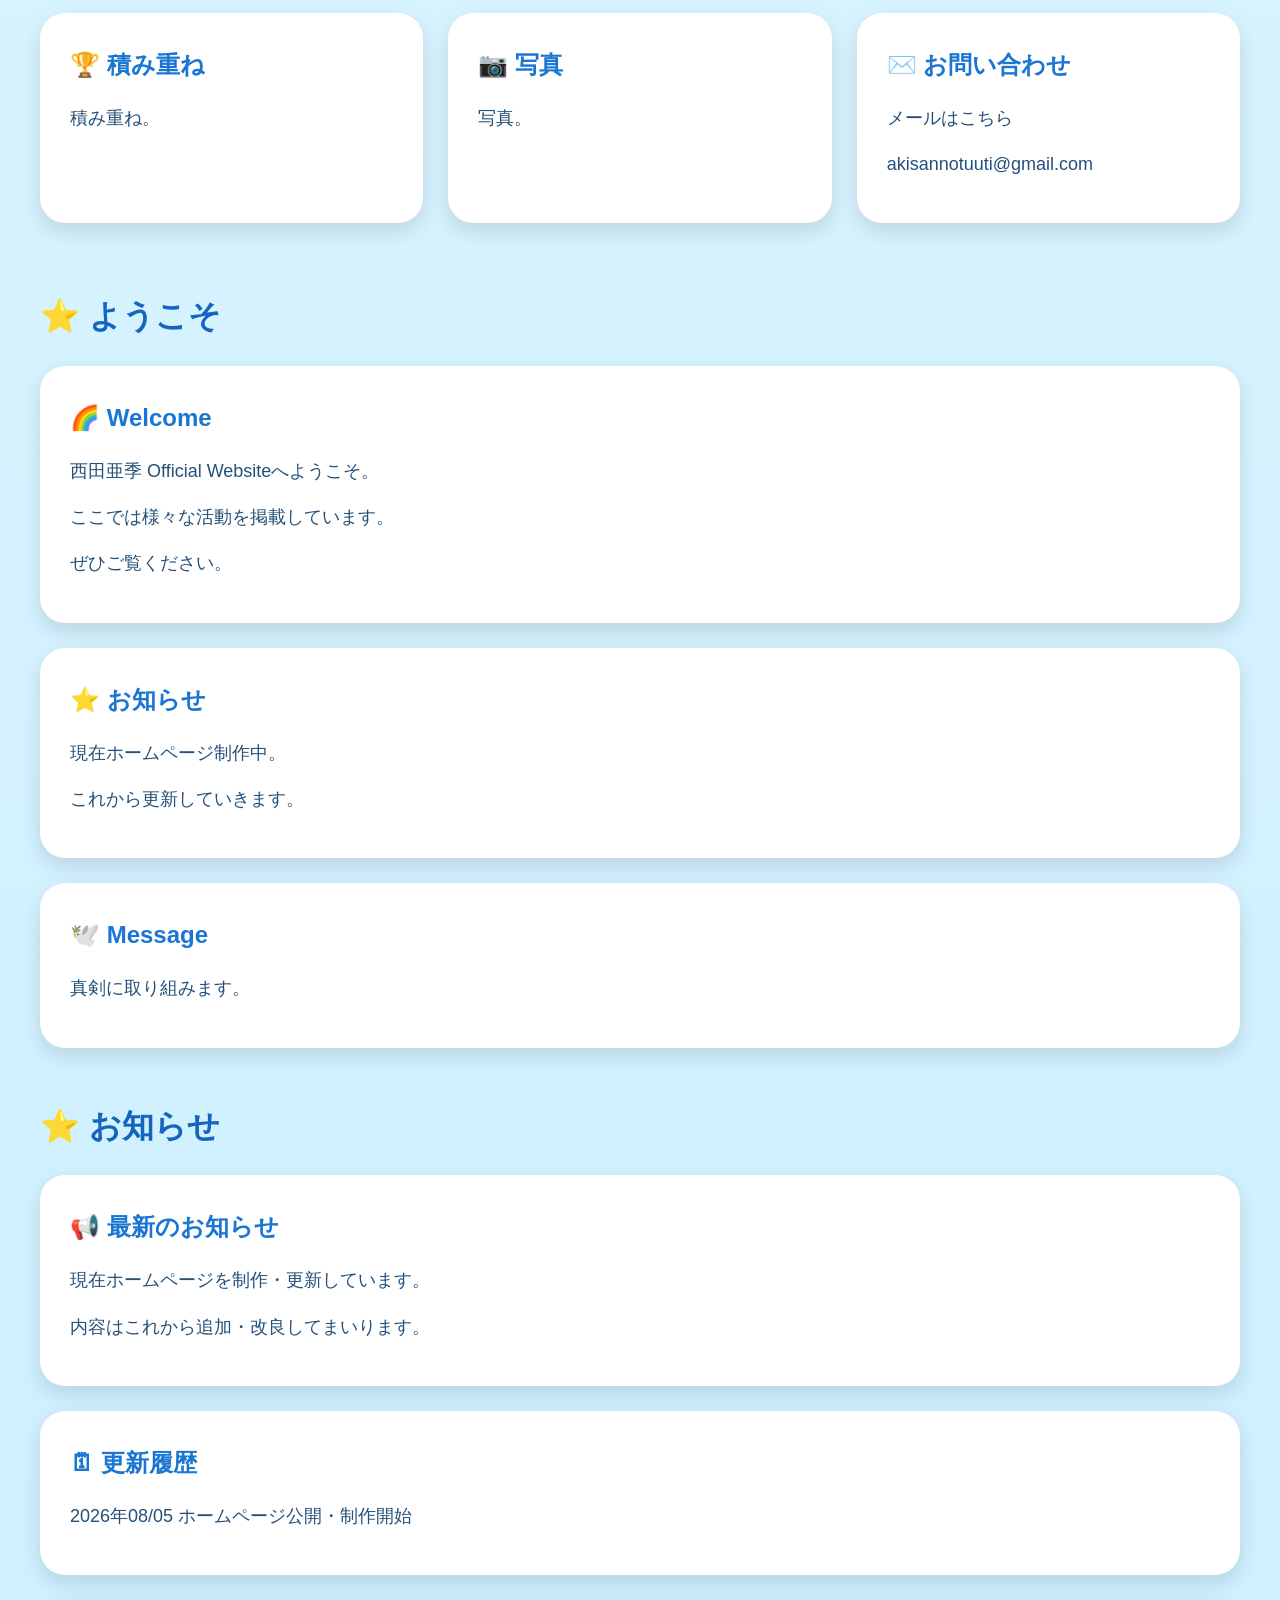
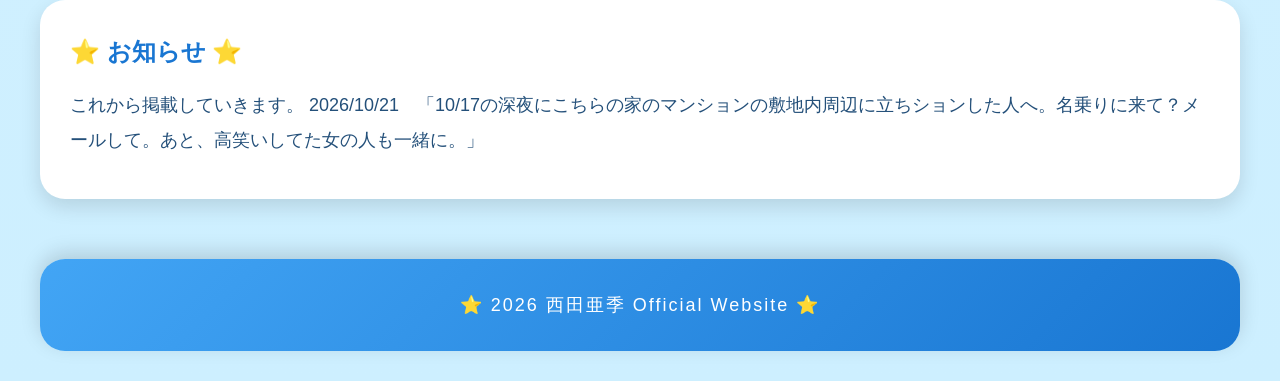
==== commit 6a6f30cc: "Add files via upload" ====
--- a/index.html
+++ b/index.html
@@ -316,44 +316,93 @@
 
 </section>
 
+
 <section id="career" class="page" style="display:none;">
 
-<h2>⭐ 積み重ね ⭐</h2>
-
-<div class="card">
-
-<h3>🏆 積み重ね</h3>
-
-<p>経験してきた内容の掲載していきます。</p>
-
-</div>
-
-<div class="card">
-
-<h3>📚 経験</h3>
-
-<p>掲載予定。</p>
-
-</div>
-
-<div class="card">
-
-<h3>⭐ これから</h3>
-
-<p>
-
-経験積み重ね、
-より多くの知識活かして鍛錬して、
-信頼されるようにします。
-
-
-</p>
-
-</div>
-
-</section>
-
-<section id="news" class="page" style="display:none;">
+<h2>🏆 放映資料</h2>
+
+<div class="subnav">
+
+<button onclick="showCareer('movie1')">⭐ 放映資料①</button>
+
+<button onclick="showCareer('movie2')">⭐ 放映資料②</button>
+
+<button onclick="showCareer('movie3')">⭐ 放映資料③</button>
+
+<button onclick="showCareer('movie4')">⭐ 放映資料④</button>
+
+</div>
+
+
+<div id="movie1" class="career-page">
+
+<div class="card">
+
+<h3>⭐ 放映資料①</h3>
+
+<video controls width="100%">
+<source src="videos2/movie04.mp4" type="video/mp4">
+</video>
+
+<p>放映資料①</p>
+
+</div>
+
+</div>
+
+
+<div id="movie2" class="career-page" style="display:none;">
+
+<div class="card">
+
+<h3>⭐ 放映資料②</h3>
+
+<video controls width="100%">
+<source src="videos2/movie05.mp4" type="video/mp4">
+</video>
+
+<p>放映資料②</p>
+
+</div>
+
+</div>
+
+
+<div id="movie3" class="career-page" style="display:none;">
+
+<div class="card">
+
+<h3>⭐ 放映資料③</h3>
+
+<video controls width="100%">
+<source src="videos2/movie06.mp4" type="video/mp4">
+</video>
+
+<p>放映資料③</p>
+
+</div>
+
+</div>
+
+
+<div id="movie4" class="career-page" style="display:none;">
+
+<div class="card">
+
+<h3>⭐ 放映資料④</h3>
+
+<video controls width="100%">
+<source src="videos2/movie07.mp4" type="video/mp4">
+</video>
+
+<p>放映資料④</p>
+
+</div>
+
+</div>
+
+</section>
+
 
 <h2>⭐ お知らせ</h2>
 
@@ -379,7 +428,13 @@
 
 <h3>⭐ お知らせ ⭐</h3>
 
-<p>これから掲載していきます。</p>
+<p>これから掲載していきます。
+
+2026/10/21　「10/17の深夜にこちらの家のマンションの敷地内周辺に立ちションした人へ。名乗りに来て？メールして。あと、高笑いしてた女の人も一緒に。」
+
+
+
+</p>
 
 </div>
 
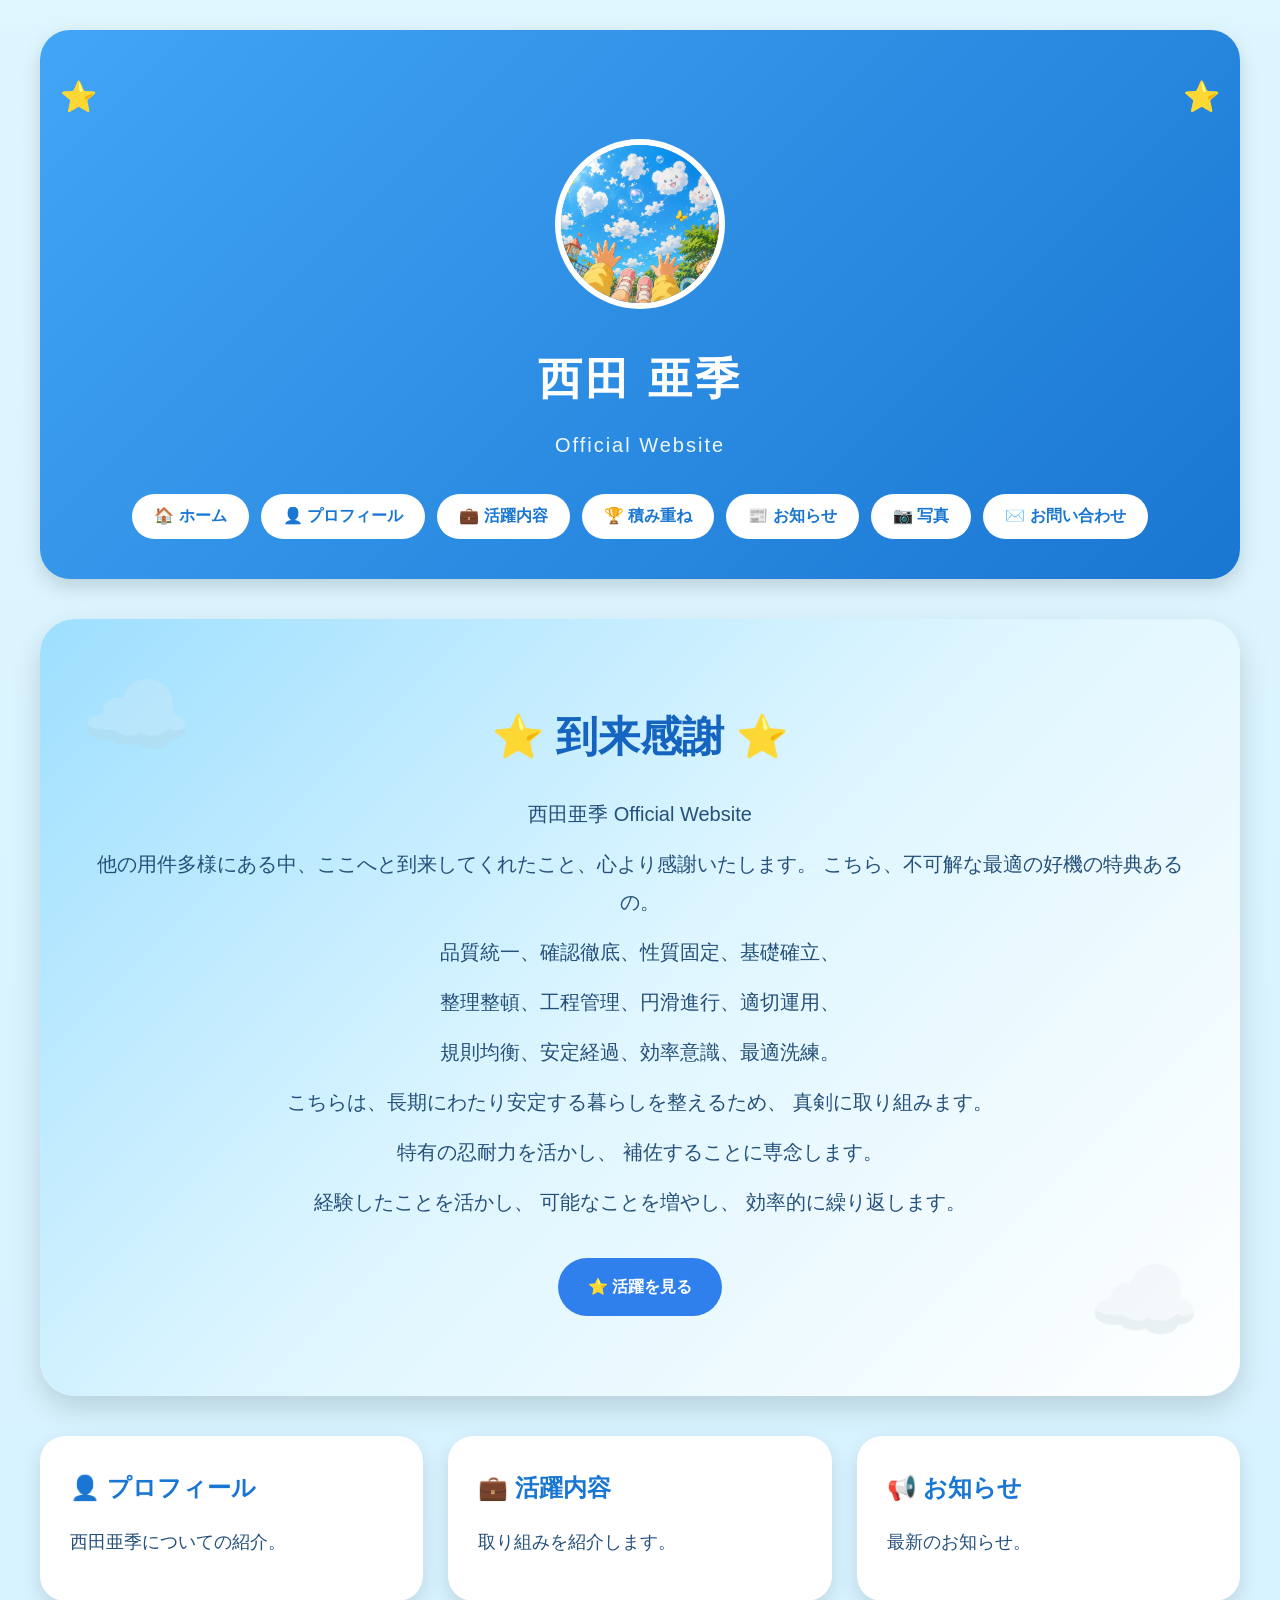
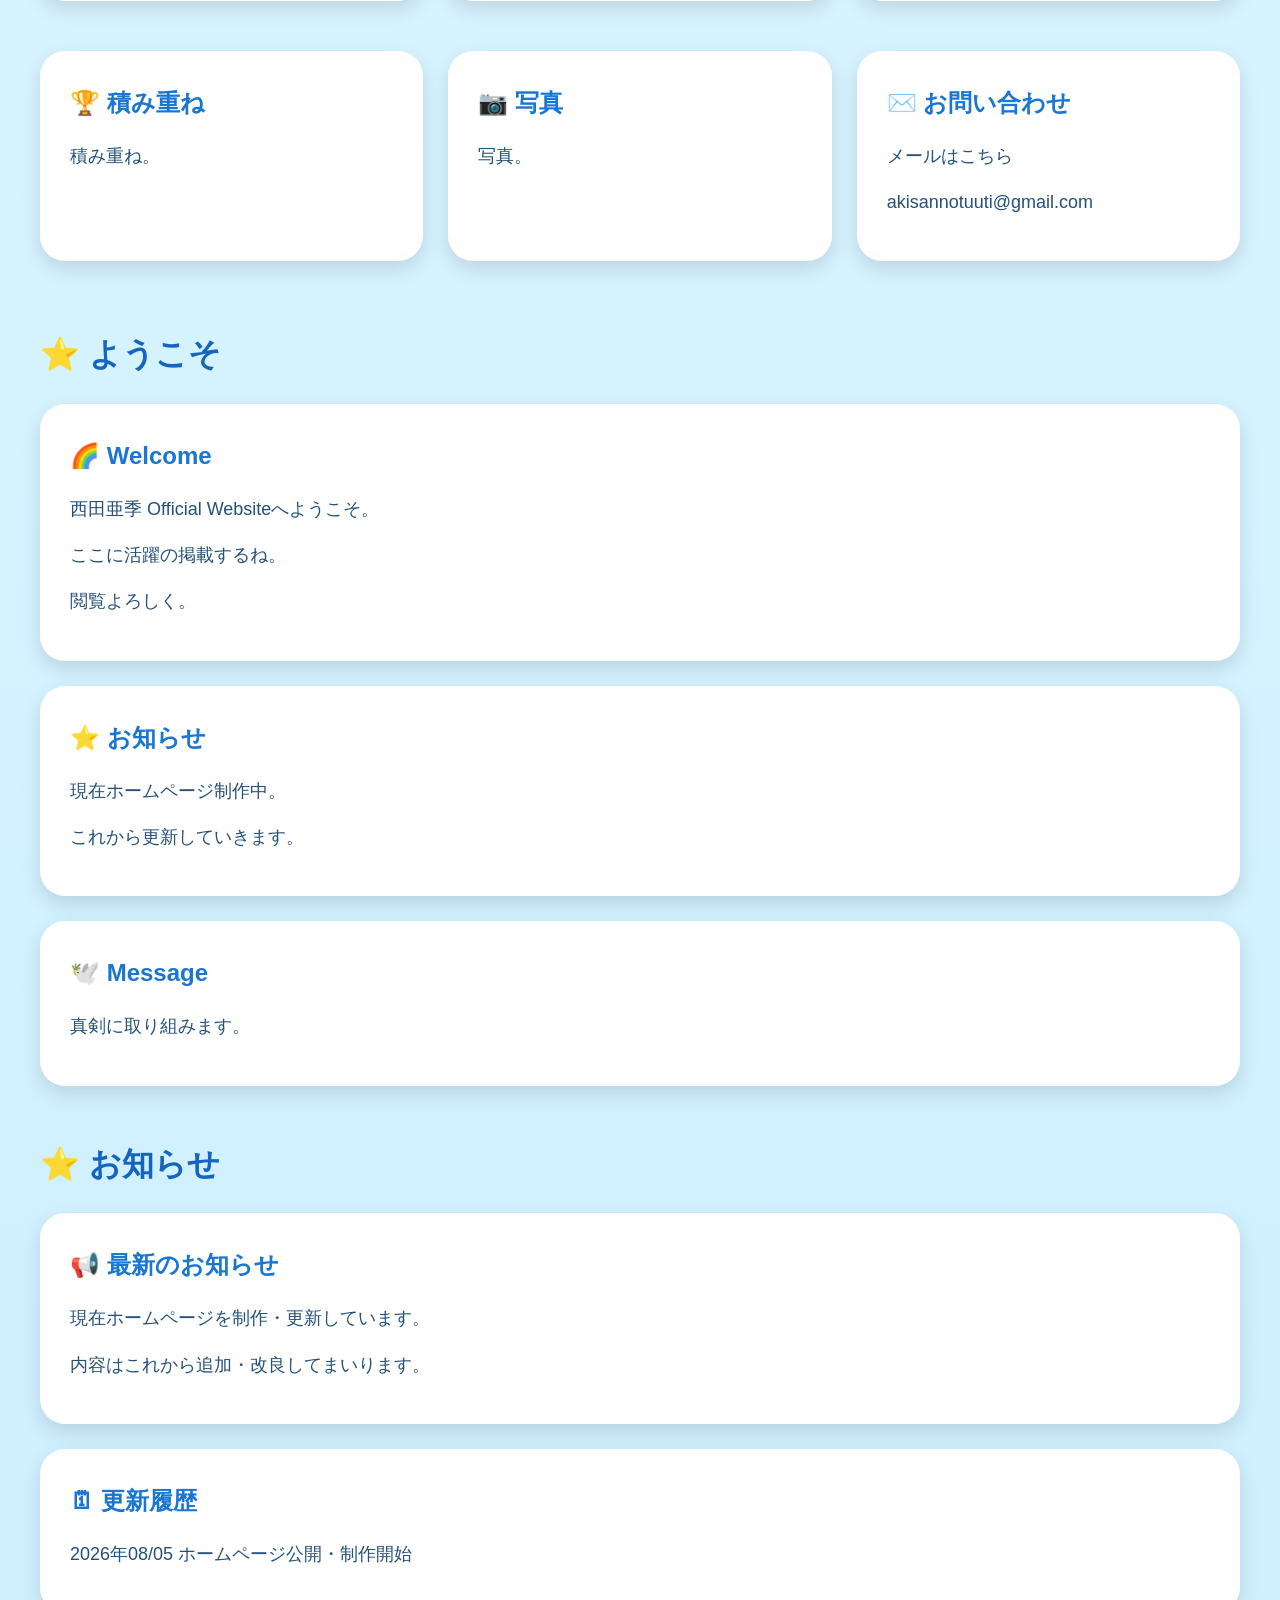
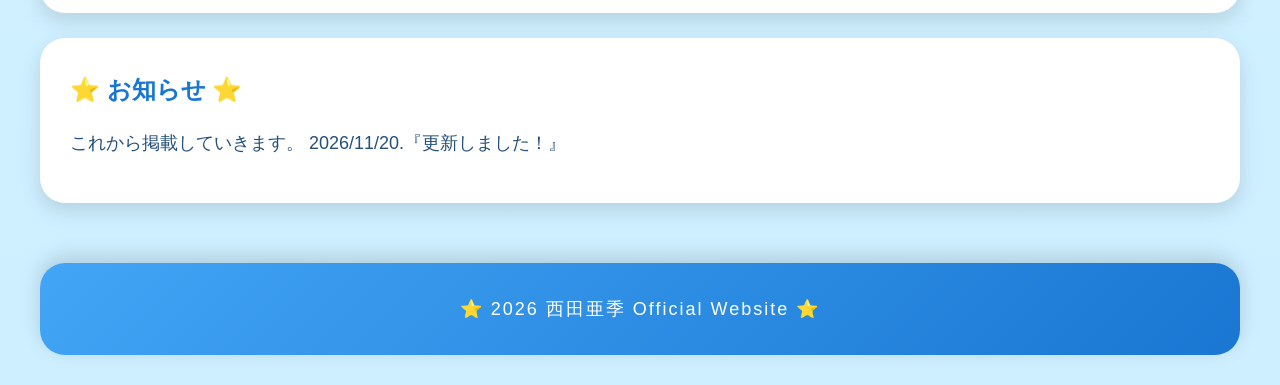
==== commit a45ff92f: "Add files via upload" ====
--- a/index.html
+++ b/index.html
@@ -66,11 +66,14 @@
 
 <p>
 他の用件多様にある中、ここへと到来してくれたこと、心より感謝いたします。
+こちら、不可解な最適の好機の特典あるの。
 </p>
 
 <p>品質統一、確認徹底、性質固定、基礎確立、</p>
 <p>整理整頓、工程管理、円滑進行、適切運用、</p>
 <p>規則均衡、安定経過、効率意識、最適洗練。</p>
+
+
 
 <p>
 こちらは、長期にわたり安定する暮らしを整えるため、
@@ -142,8 +145,8 @@
 <h3>🌈 Welcome</h3>
 
 <p>西田亜季 Official Websiteへようこそ。</p>
-<p>ここでは様々な活動を掲載しています。</p>
-<p>ぜひご覧ください。</p>
+<p>ここに活躍の掲載するね。</p>
+<p>閲覧よろしく。</p>
 
 </div>
 
@@ -430,7 +433,7 @@
 
 <p>これから掲載していきます。
 
-2026/10/21　「10/17の深夜にこちらの家のマンションの敷地内周辺に立ちションした人へ。名乗りに来て？メールして。あと、高笑いしてた女の人も一緒に。」
+2026/11/20.『更新しました！』
 
 
 
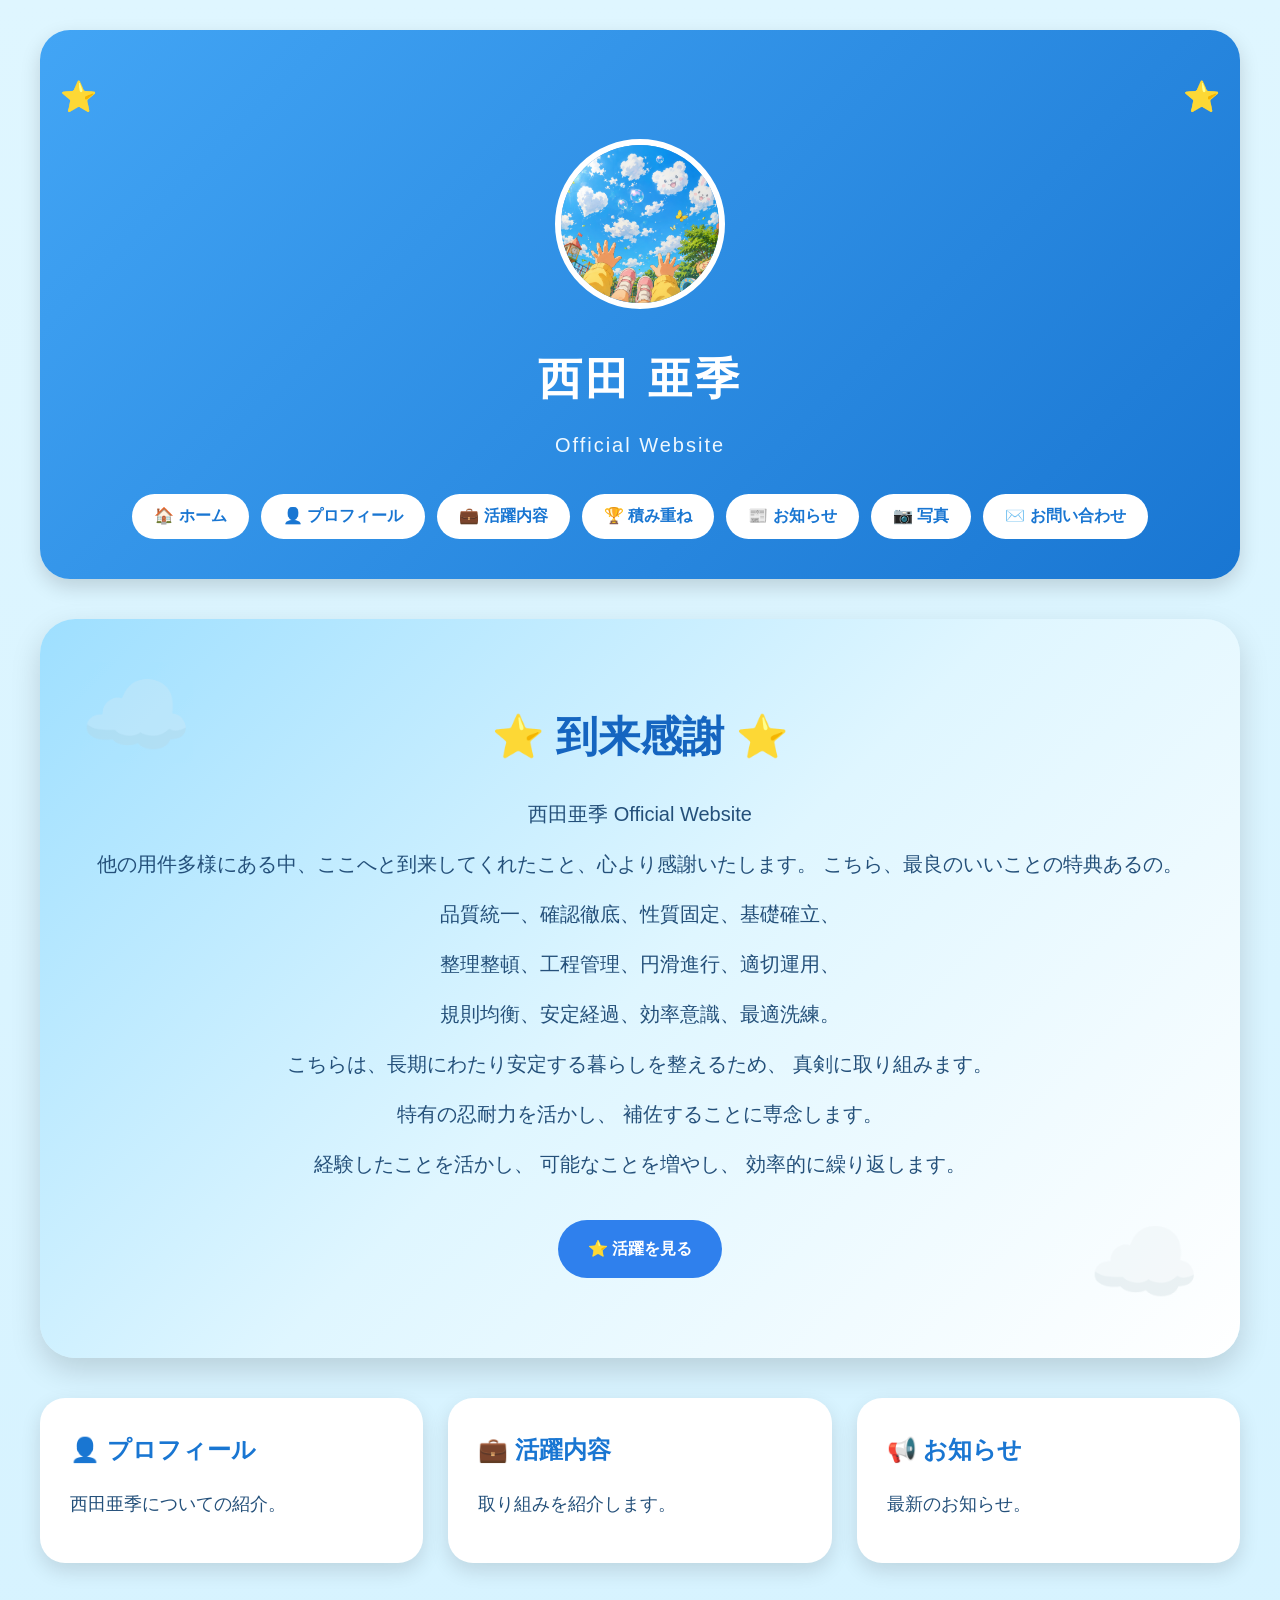
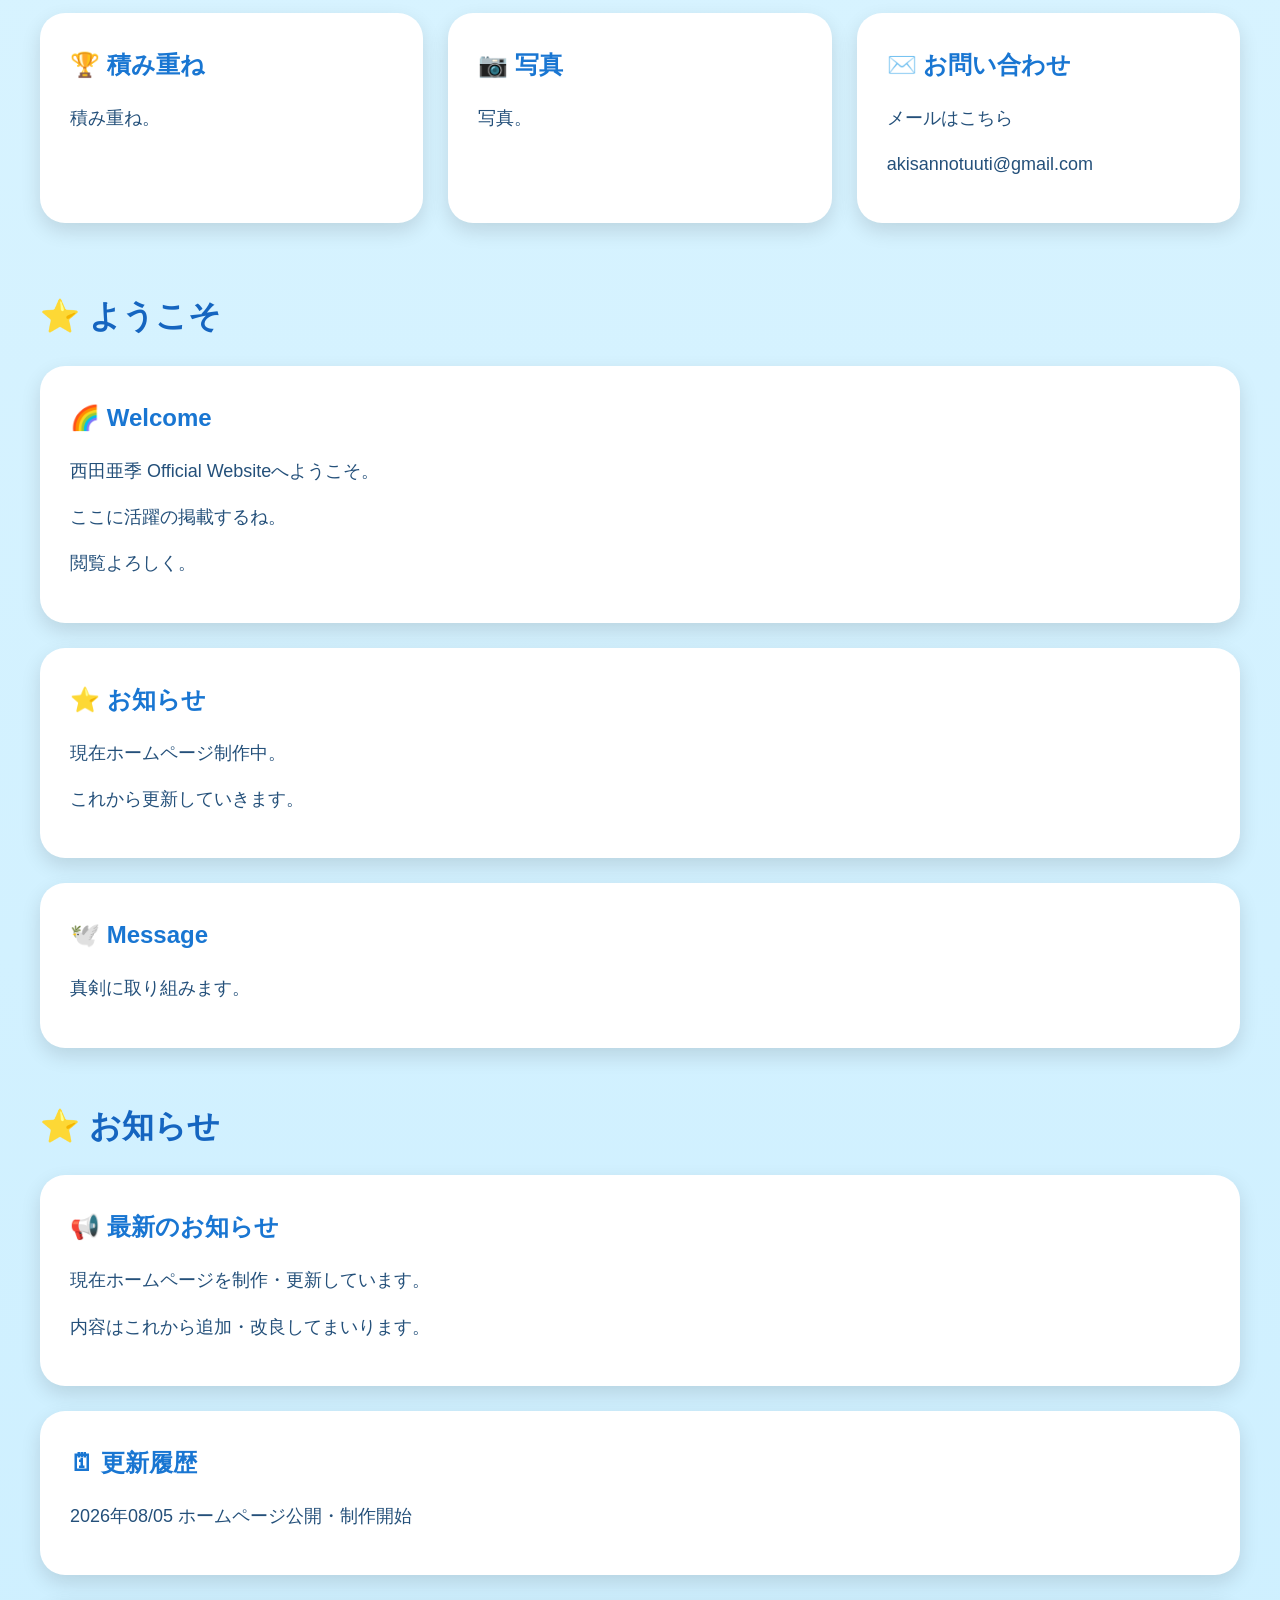
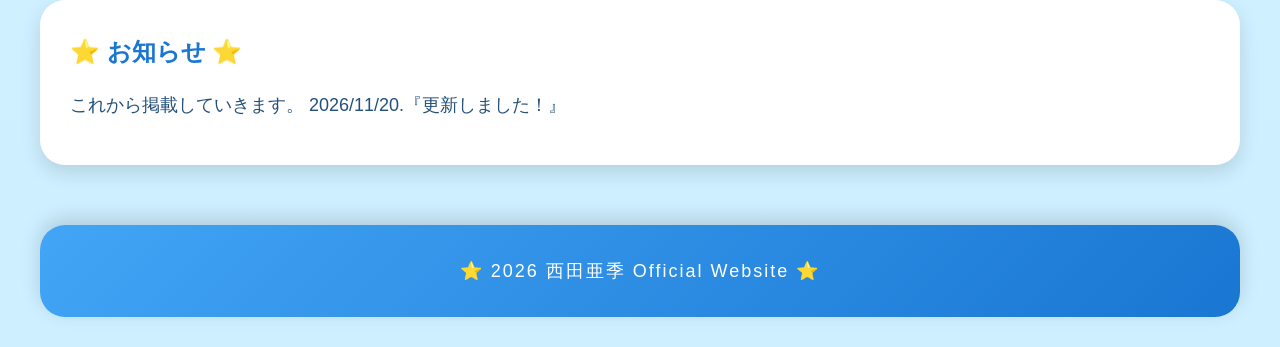
==== commit c3c53a50: "Add files via upload" ====
--- a/index.html
+++ b/index.html
@@ -66,7 +66,7 @@
 
 <p>
 他の用件多様にある中、ここへと到来してくれたこと、心より感謝いたします。
-こちら、不可解な最適の好機の特典あるの。
+こちら、最良のいいことの特典あるの。
 </p>
 
 <p>品質統一、確認徹底、性質固定、基礎確立、</p>
